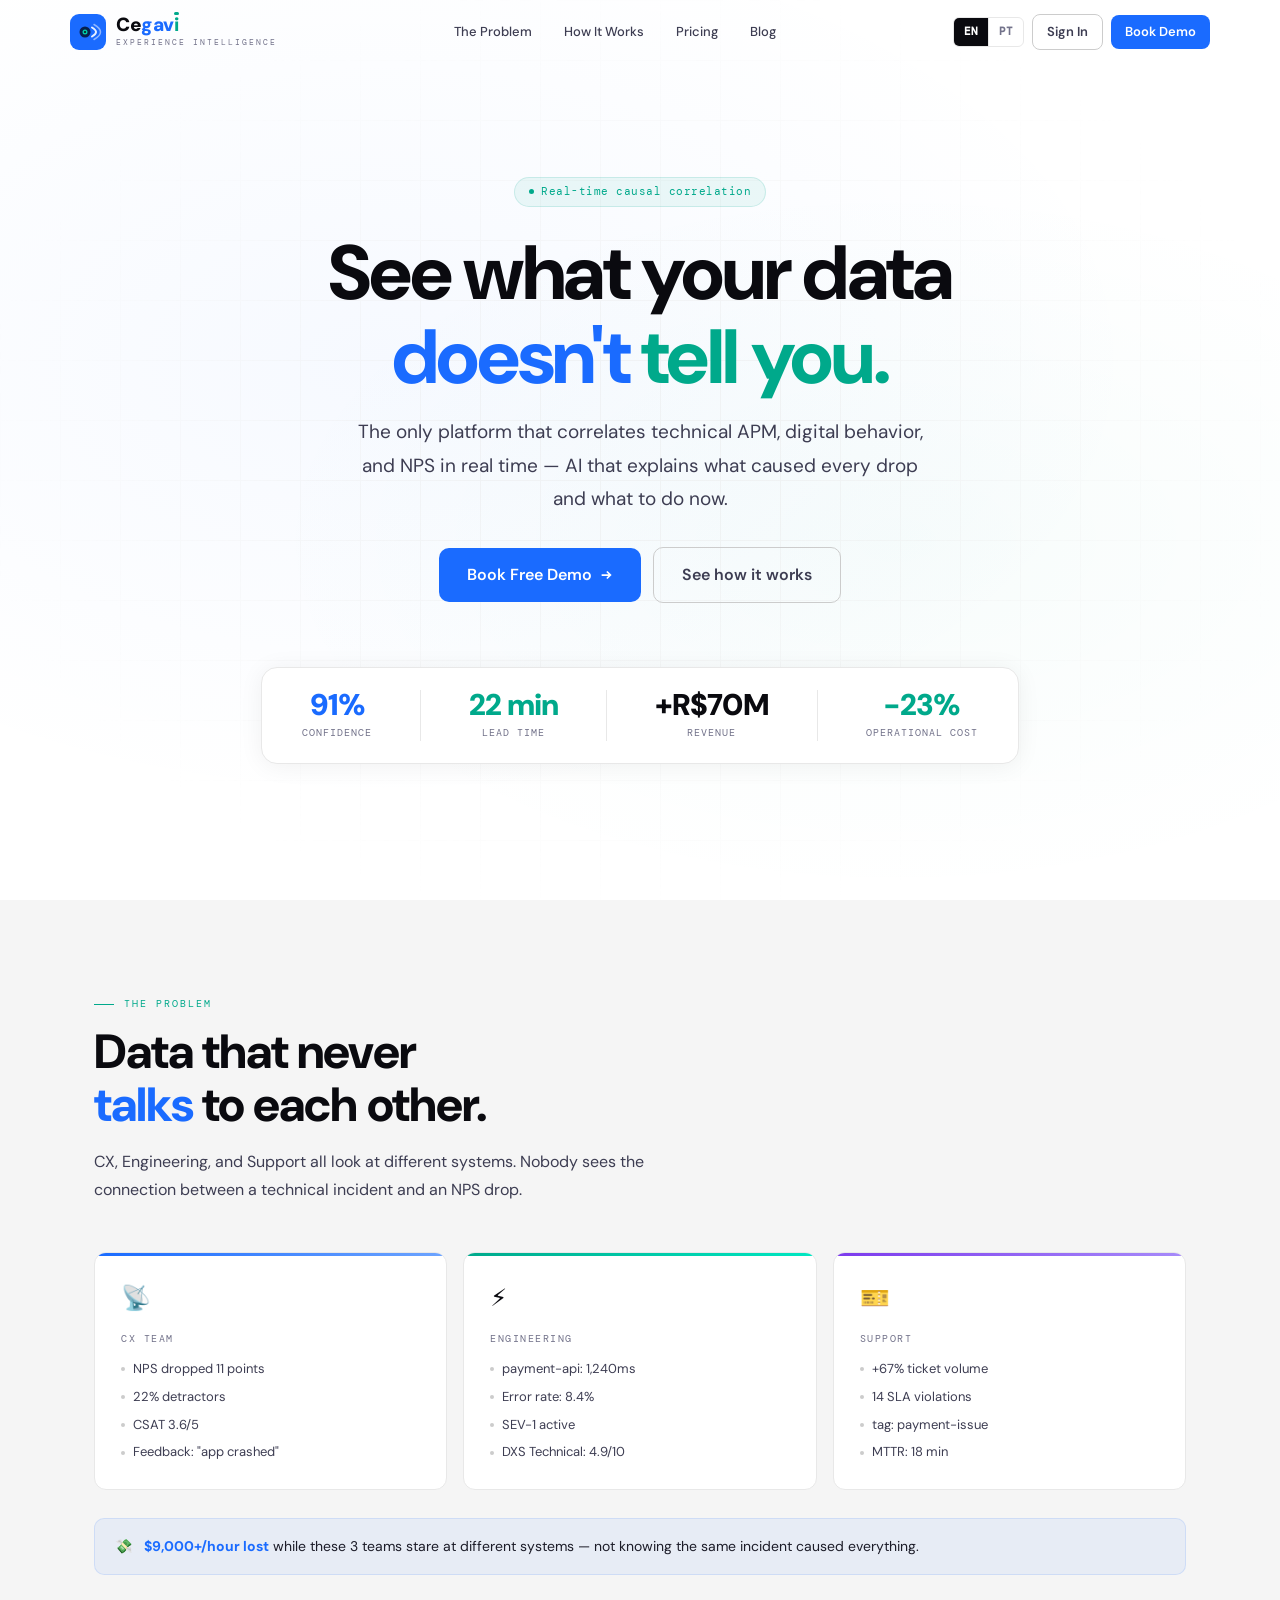
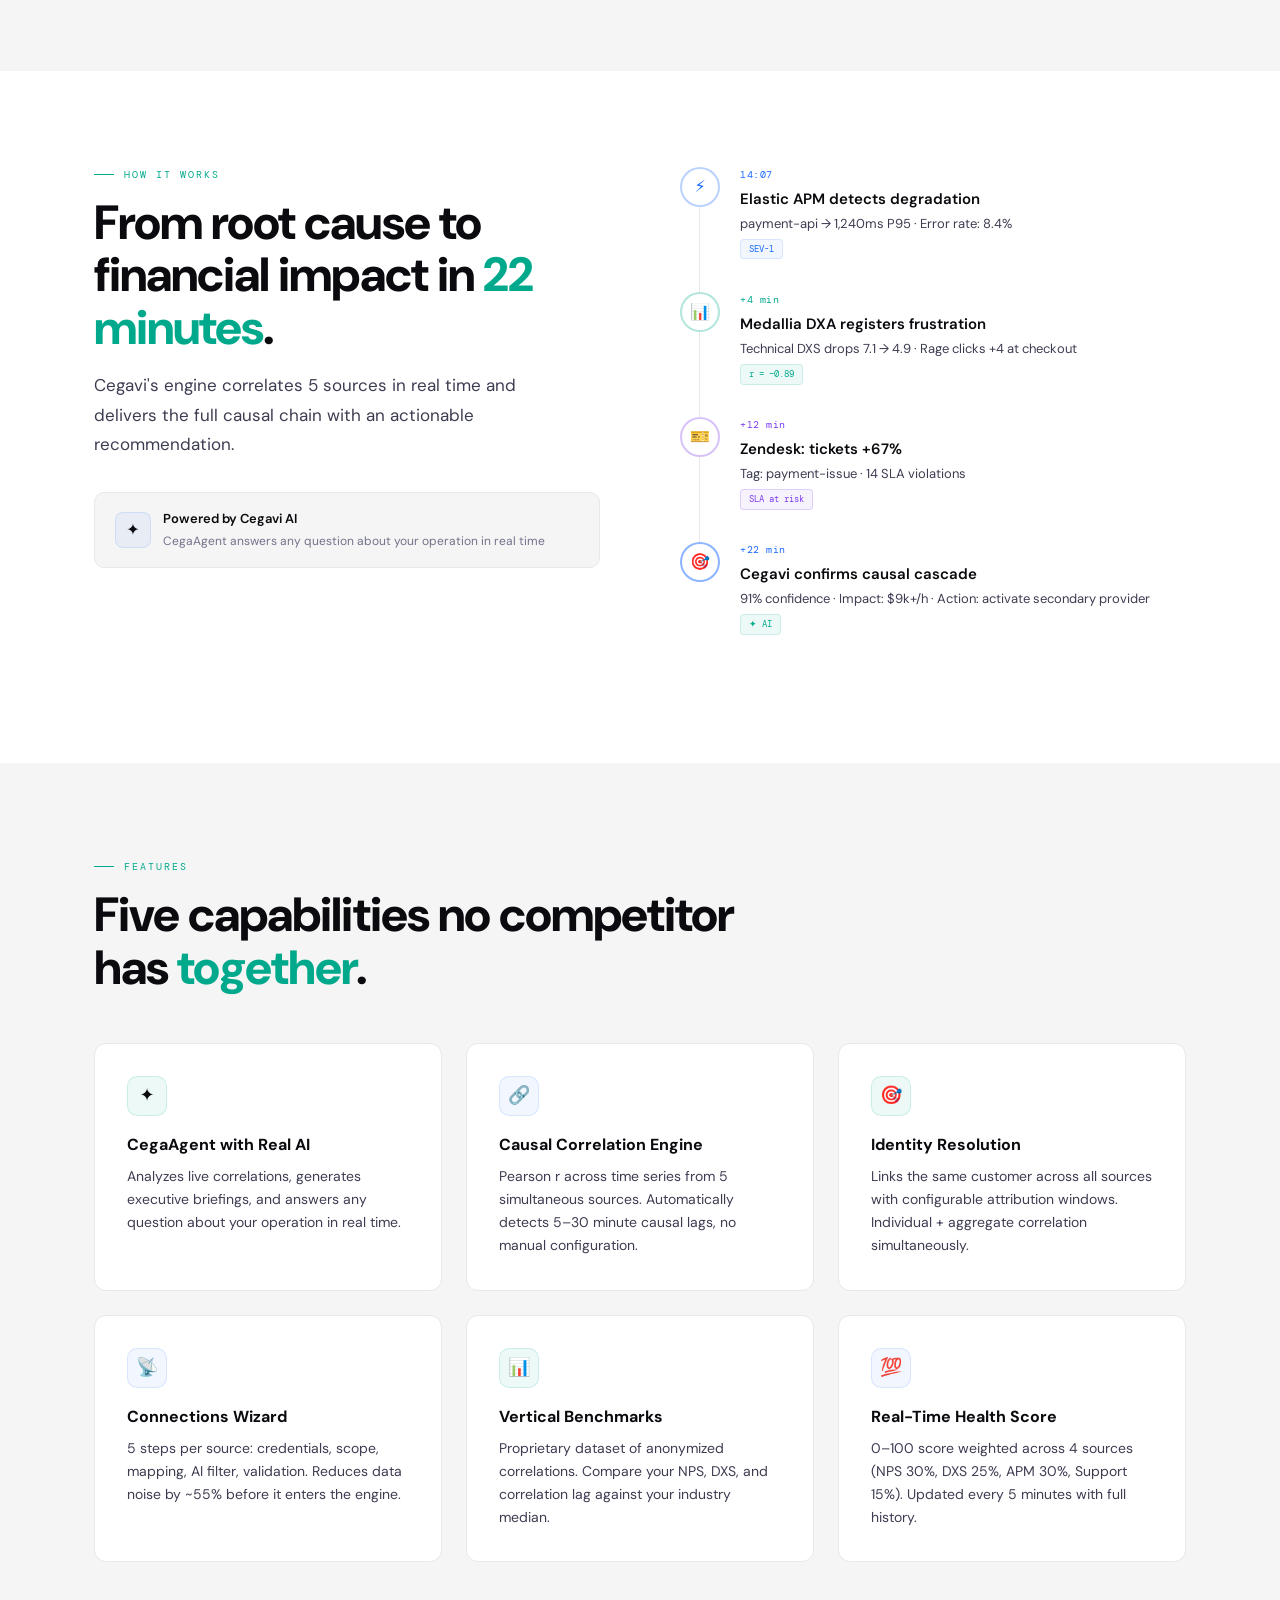
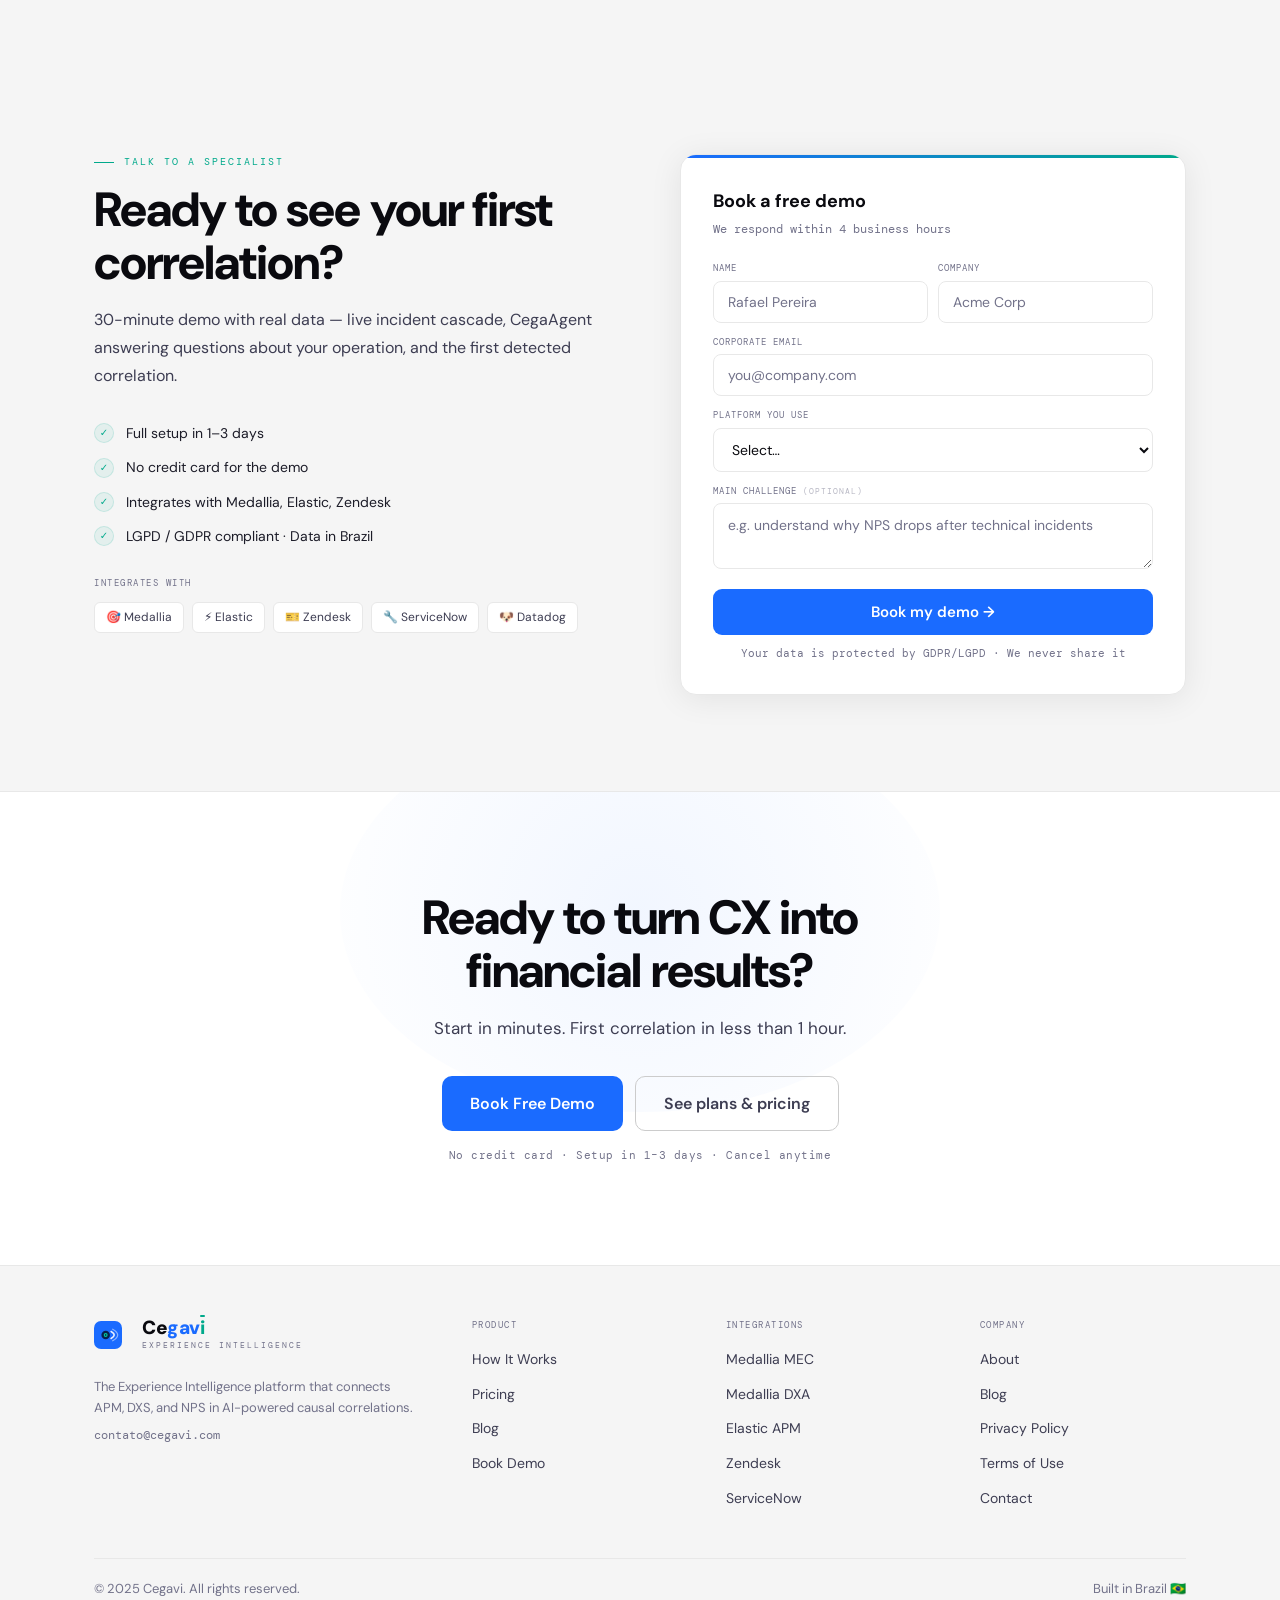
==== en/index.html @ df03e977 "auto: update via Claude Code" ====
<!DOCTYPE html>
<html lang="en">
<head>
<meta charset="UTF-8">
<meta name="viewport" content="width=device-width, initial-scale=1.0">
<title>Cegavi — Experience Intelligence Platform</title>
<meta name="description" content="The only platform that correlates technical APM, digital behavior, and NPS in real time. AI that explains what caused every CX drop — and what to do now.">
<link rel="canonical" href="https://cegavi.com/en/">
<link rel="alternate" hreflang="en" href="https://cegavi.com/en/">
<link rel="alternate" hreflang="pt-BR" href="https://cegavi.com/pt/">
<link rel="alternate" hreflang="x-default" href="https://cegavi.com/en/">
<meta property="og:title" content="Cegavi — Experience Intelligence">
<meta property="og:description" content="From root cause to financial impact in 22 minutes. Powered by AI.">
<meta property="og:type" content="website">
<meta property="og:url" content="https://cegavi.com/en/">
<link rel="preconnect" href="https://fonts.googleapis.com">
<link rel="preconnect" href="https://fonts.gstatic.com" crossorigin>
<link href="https://fonts.googleapis.com/css2?family=DM+Sans:wght@400;500;600;700;800;900&family=DM+Mono:wght@400;500&display=swap" rel="stylesheet">
<link rel="stylesheet" href="/assets/css/main.css">
<style>
/* ── Page-specific styles ── */
.disconnect {
  margin-top: 28px; padding: 16px 20px;
  background: var(--blue4); border: 1px solid var(--blue3);
  border-radius: 10px; display: flex; align-items: center; gap: 12px;
  font-size: 14px; color: var(--ink2);
}
.disconnect strong { color: var(--blue); }
.silos { display: grid; grid-template-columns: repeat(3,1fr); gap: 16px; margin-top: 48px; }
.silo {
  background: var(--white); border: 1px solid var(--bd);
  border-radius: var(--radius); padding: 26px; position: relative; overflow: hidden;
  transition: box-shadow .2s;
}
.silo:hover { box-shadow: 0 4px 24px rgba(10,10,15,.08); }
.silo::before { content: ''; position: absolute; top: 0; left: 0; right: 0; height: 3px; }
.silo-cx::before   { background: linear-gradient(90deg, var(--blue), #6DA4FF); }
.silo-tech::before { background: linear-gradient(90deg, var(--teal), #00E8C2); }
.silo-sup::before  { background: linear-gradient(90deg, #7C3AED, #A78BFA); }
.silo-icon  { font-size: 24px; margin-bottom: 14px; }
.silo-title { font-family: var(--fm); font-size: 10px; color: var(--ink4); letter-spacing: 1.5px; text-transform: uppercase; margin-bottom: 12px; }
.silo-items { display: flex; flex-direction: column; gap: 7px; }
.silo-item  { font-size: 13px; color: var(--ink3); display: flex; align-items: center; gap: 8px; }
.silo-item::before { content: ''; width: 4px; height: 4px; border-radius: 50%; background: var(--bd2); flex-shrink: 0; }
.cascade { display: flex; flex-direction: column; }
.cstep { display: flex; gap: 20px; position: relative; padding-bottom: 8px; }
.cstep::before { content: ''; position: absolute; left: 19px; top: 40px; bottom: -8px; width: 1px; background: var(--bd); }
.cstep:last-child::before { display: none; }
.cdot { width: 40px; height: 40px; border-radius: 50%; display: flex; align-items: center; justify-content: center; font-size: 16px; flex-shrink: 0; background: var(--white); border: 2px solid; }
.cbody { flex: 1; padding: 0 0 24px; }
.ctime { font-family: var(--fm); font-size: 10px; margin-bottom: 4px; letter-spacing: .5px; }
.ctitle { font-size: 15px; font-weight: 600; color: var(--ink); margin-bottom: 3px; }
.cdesc { font-size: 13px; color: var(--ink3); line-height: 1.5; }
.cchip { display: inline-flex; align-items: center; font-family: var(--fm); font-size: 9px; padding: 2px 8px; border-radius: 4px; margin-top: 6px; border: 1px solid; }
.pricing-grid { display: grid; grid-template-columns: repeat(3,1fr); gap: 16px; margin-top: 48px; }
.price-card { background: var(--white); border: 2px solid var(--bd); border-radius: var(--radius-lg); padding: 30px; position: relative; transition: all .2s; }
.price-card:hover:not(.featured) { border-color: var(--bd2); box-shadow: 0 4px 20px rgba(10,10,15,.08); }
.price-card.featured { border-color: var(--blue); box-shadow: 0 0 0 4px var(--blue4); }
.price-badge { position: absolute; top: -12px; left: 50%; transform: translateX(-50%); background: var(--blue); color: #fff; font-family: var(--fm); font-size: 10px; padding: 3px 14px; border-radius: 10px; white-space: nowrap; }
.price-name { font-family: var(--fm); font-size: 11px; color: var(--ink4); letter-spacing: 1.5px; text-transform: uppercase; margin-bottom: 6px; }
.price-val { font-size: 38px; font-weight: 900; color: var(--ink); line-height: 1; margin-bottom: 4px; letter-spacing: -.02em; }
.price-period { font-family: var(--fm); font-size: 11px; color: var(--ink4); margin-bottom: 22px; }
.price-features { list-style: none; display: flex; flex-direction: column; gap: 10px; margin-bottom: 26px; }
.price-features li { font-size: 14px; color: var(--ink2); display: flex; align-items: flex-start; gap: 9px; }
.price-features li::before { content: '✓'; color: var(--teal); flex-shrink: 0; font-size: 12px; margin-top: 2px; font-weight: 700; }
.price-cta { width: 100%; padding: 12px; border-radius: 9px; border: 1px solid var(--bd2); background: transparent; color: var(--ink); font-size: 14px; font-weight: 600; cursor: pointer; transition: all .14s; font-family: var(--f); }
.price-cta:hover { background: var(--gray1); }
.price-cta.featured-cta { background: var(--blue); border-color: var(--blue); color: #fff; }
.price-cta.featured-cta:hover { background: var(--blue2); }
.lead-grid { display: grid; grid-template-columns: 1fr 1fr; gap: 80px; align-items: start; }
.lead-card { background: var(--white); border: 1px solid var(--bd); border-radius: var(--radius-lg); padding: 32px; position: relative; overflow: hidden; box-shadow: 0 4px 32px rgba(10,10,15,.08); }
.lead-card::before { content: ''; position: absolute; top: 0; left: 0; right: 0; height: 3px; background: linear-gradient(90deg, var(--blue), var(--teal)); }
.trust-list { display: flex; flex-direction: column; gap: 12px; margin-top: 28px; }
.trust-item { display: flex; align-items: center; gap: 12px; font-size: 14px; color: var(--ink2); }
.trust-check { width: 20px; height: 20px; border-radius: 50%; background: var(--teal4); border: 1px solid var(--teal3); display: flex; align-items: center; justify-content: center; font-size: 10px; color: var(--teal); flex-shrink: 0; font-weight: 700; }
.int-chips { display: flex; flex-wrap: wrap; gap: 8px; margin-top: 12px; }
.int-chip { padding: 5px 11px; border-radius: 6px; border: 1px solid var(--bd); background: var(--white); font-size: 12px; color: var(--ink3); }
.form-row { display: grid; grid-template-columns: 1fr 1fr; gap: 10px; margin-bottom: 12px; }
.form-message { display: none; padding: 10px 12px; border-radius: 7px; font-size: 12px; font-family: var(--fm); margin-bottom: 10px; }
.form-message.err { background: rgba(220,38,38,.06); border: 1px solid rgba(220,38,38,.15); color: #DC2626; }
.form-message.ok  { background: var(--teal4); border: 1px solid var(--teal3); color: var(--teal); }
.form-submit { width: 100%; padding: 13px; border-radius: 9px; background: var(--blue); color: #fff; font-size: 15px; font-weight: 600; border: none; cursor: pointer; transition: all .15s; font-family: var(--f); }
.form-submit:hover:not(:disabled) { background: var(--blue2); box-shadow: 0 6px 20px rgba(26,107,255,.25); }
.form-submit:disabled { opacity: .5; cursor: not-allowed; }
.form-privacy { font-size: 11px; color: var(--ink4); text-align: center; margin-top: 10px; font-family: var(--fm); }
.lead-success { display: none; text-align: center; padding: 16px 0; }
.lead-success-icon { font-size: 44px; margin-bottom: 14px; }
.lead-success-title { font-size: 19px; font-weight: 700; color: var(--ink); margin-bottom: 8px; }
.lead-success-sub { font-size: 14px; color: var(--ink3); line-height: 1.6; margin-bottom: 14px; }
.lead-success-email { font-family: var(--fm); font-size: 12px; color: var(--teal); background: var(--teal4); padding: 5px 12px; border-radius: 5px; display: inline-block; }
.cta-section { padding: 100px 24px; text-align: center; border-top: 1px solid var(--bd); position: relative; overflow: hidden; }
.cta-section::before { content: ''; position: absolute; top: -80px; left: 50%; transform: translateX(-50%); width: 600px; height: 400px; border-radius: 50%; background: radial-gradient(circle, var(--blue4), transparent); pointer-events: none; }
.ai-badge { padding: 16px 20px; background: var(--gray1); border: 1px solid var(--bd); border-radius: 10px; display: flex; align-items: center; gap: 12px; margin-top: 28px; }
.ai-icon { width: 36px; height: 36px; border-radius: 8px; background: var(--blue4); border: 1px solid var(--blue3); display: flex; align-items: center; justify-content: center; font-size: 16px; flex-shrink: 0; }
@media (max-width: 768px) {
  .silos, .pricing-grid, .lead-grid { grid-template-columns: 1fr; }
  .lead-grid { gap: 40px; }
  .form-row  { grid-template-columns: 1fr; }
}
</style>
</head>
<body>

<!-- NAV -->
<nav class="nav" id="nav">
  <div class="nav-inner">
    <a class="logo" href="/en/">
      <svg width="36" height="36" viewBox="0 0 36 36" fill="none">
        <rect width="36" height="36" rx="9" fill="#1A6BFF"/>
        <ellipse cx="15" cy="18" rx="5.5" ry="5.5" fill="rgba(0,0,0,.7)"/>
        <circle cx="15" cy="18" r="2.5" fill="#00C9A7"/>
        <circle cx="15" cy="18" r="1" fill="#0A0A0F"/>
        <path d="M22 13.5C24.5 15 26 16.4 26 18s-1.5 3-4 4.5" stroke="white" stroke-width="2" stroke-linecap="round" fill="none" opacity=".9"/>
        <path d="M24 10.5C28 12.8 30.5 15.2 30.5 18s-2.5 5.2-6.5 7.5" stroke="white" stroke-width="1.5" stroke-linecap="round" fill="none" opacity=".5"/>
      </svg>
      <div>
        <div class="logo-wordmark"><span class="logo-ce">Ce</span><span class="logo-gav">gav</span><span class="logo-i">i</span></div>
        <div class="logo-sub">Experience Intelligence</div>
      </div>
    </a>
    <nav class="nav-links">
      <a href="#problem">The Problem</a>
      <a href="#how-it-works">How It Works</a>
      <a href="/en/pricing.html">Pricing</a>
      <a href="/en/blog/">Blog</a>
    </nav>
    <div class="nav-right">
      <div class="lang-pill">
        <a href="/en/" class="active" onclick="localStorage.setItem('cegavi_lang','en')">EN</a>
        <span></span>
        <a href="/pt/" onclick="localStorage.setItem('cegavi_lang','pt')">PT</a>
      </div>
      <a class="btn btn-ghost btn-sm" href="#">Sign In</a>
      <a class="btn btn-primary btn-sm" href="#demo">Book Demo</a>
    </div>
  </div>
</nav>

<!-- HERO -->
<section class="hero">
  <div class="hero-grid"></div>
  <div class="hero-content">
    <div class="badge badge-teal mb-5">
      <span class="badge-dot"></span>
      Real-time causal correlation
    </div>
    <h1 class="mb-4">
      See what your data<br>
      <span class="text-blue">doesn't</span>
      <span class="text-teal"> tell you.</span>
    </h1>
    <p class="mb-6" style="font-size:clamp(16px,2vw,19px);max-width:580px;margin-left:auto;margin-right:auto">
      The only platform that correlates technical APM, digital behavior, and NPS in real time — AI that explains what caused every drop and what to do now.
    </p>
    <div class="hero-actions mb-8">
      <a class="btn btn-primary btn-lg" href="#demo">
        Book Free Demo
        <svg width="14" height="14" viewBox="0 0 16 16" fill="none" stroke="currentColor" stroke-width="2"><path d="M3 8h10M9 4l4 4-4 4"/></svg>
      </a>
      <a class="btn btn-ghost btn-lg" href="#how-it-works">See how it works</a>
    </div>
    <div class="hero-kpis">
      <div class="kpi"><div class="kpi-value blue">91%</div><div class="kpi-label">Confidence</div></div>
      <div class="kpi-sep"></div>
      <div class="kpi"><div class="kpi-value teal">22 min</div><div class="kpi-label">Lead Time</div></div>
      <div class="kpi-sep"></div>
      <div class="kpi"><div class="kpi-value">+R$70M</div><div class="kpi-label">Revenue</div></div>
      <div class="kpi-sep"></div>
      <div class="kpi"><div class="kpi-value teal">−23%</div><div class="kpi-label">Operational Cost</div></div>
    </div>
  </div>
</section>

<!-- PROBLEM -->
<section id="problem" class="section" style="background:var(--gray1)">
  <div class="container">
    <div class="section-label">The Problem</div>
    <h2 class="mb-4">Data that never<br><span class="text-blue">talks</span> to each other.</h2>
    <p class="section-sub mb-6" style="max-width:560px">CX, Engineering, and Support all look at different systems. Nobody sees the connection between a technical incident and an NPS drop.</p>
    <div class="silos">
      <div class="silo silo-cx">
        <div class="silo-icon">📡</div>
        <div class="silo-title">CX Team</div>
        <div class="silo-items">
          <div class="silo-item">NPS dropped 11 points</div>
          <div class="silo-item">22% detractors</div>
          <div class="silo-item">CSAT 3.6/5</div>
          <div class="silo-item">Feedback: "app crashed"</div>
        </div>
      </div>
      <div class="silo silo-tech">
        <div class="silo-icon">⚡</div>
        <div class="silo-title">Engineering</div>
        <div class="silo-items">
          <div class="silo-item">payment-api: 1,240ms</div>
          <div class="silo-item">Error rate: 8.4%</div>
          <div class="silo-item">SEV-1 active</div>
          <div class="silo-item">DXS Technical: 4.9/10</div>
        </div>
      </div>
      <div class="silo silo-sup">
        <div class="silo-icon">🎫</div>
        <div class="silo-title">Support</div>
        <div class="silo-items">
          <div class="silo-item">+67% ticket volume</div>
          <div class="silo-item">14 SLA violations</div>
          <div class="silo-item">tag: payment-issue</div>
          <div class="silo-item">MTTR: 18 min</div>
        </div>
      </div>
    </div>
    <div class="disconnect">
      💸
      <span><strong>$9,000+/hour lost</strong> while these 3 teams stare at different systems — not knowing the same incident caused everything.</span>
    </div>
  </div>
</section>

<!-- HOW IT WORKS -->
<section id="how-it-works" class="section">
  <div class="container" style="display:grid;grid-template-columns:1fr 1fr;gap:80px;align-items:start">
    <div>
      <div class="section-label">How It Works</div>
      <h2 class="mb-4">From root cause to financial impact in <span class="text-teal">22 minutes</span>.</h2>
      <p class="mb-6" style="font-size:17px;max-width:480px">Cegavi's engine correlates 5 sources in real time and delivers the full causal chain with an actionable recommendation.</p>
      <div class="ai-badge">
        <div class="ai-icon">✦</div>
        <div>
          <div style="font-size:13px;font-weight:600;color:var(--ink);margin-bottom:2px">Powered by Cegavi AI</div>
          <div style="font-size:12px;color:var(--ink4)">CegaAgent answers any question about your operation in real time</div>
        </div>    
      </div>
    </div>
    <div class="cascade">
      <div class="cstep">
        <div class="cdot" style="border-color:rgba(26,107,255,.3);color:var(--blue)">⚡</div>
        <div class="cbody">
          <div class="ctime" style="color:var(--blue)">14:07</div>
          <div class="ctitle">Elastic APM detects degradation</div>
          <div class="cdesc">payment-api → 1,240ms P95 · Error rate: 8.4%</div>
          <span class="cchip" style="color:var(--blue);border-color:var(--blue3);background:var(--blue4)">SEV-1</span>
        </div>
      </div>
      <div class="cstep">
        <div class="cdot" style="border-color:rgba(0,169,139,.3);color:var(--teal)">📊</div>
        <div class="cbody">
          <div class="ctime" style="color:var(--teal)">+4 min</div>
          <div class="ctitle">Medallia DXA registers frustration</div>
          <div class="cdesc">Technical DXS drops 7.1 → 4.9 · Rage clicks +4 at checkout</div>
          <span class="cchip" style="color:var(--teal);border-color:var(--teal3);background:var(--teal4)">r = −0.89</span>
        </div>
      </div>
      <div class="cstep">
        <div class="cdot" style="border-color:rgba(124,58,237,.3);color:#7C3AED">🎫</div>
        <div class="cbody">
          <div class="ctime" style="color:#7C3AED">+12 min</div>
          <div class="ctitle">Zendesk: tickets +67%</div>
          <div class="cdesc">Tag: payment-issue · 14 SLA violations</div>
          <span class="cchip" style="color:#7C3AED;border-color:rgba(124,58,237,.2);background:rgba(124,58,237,.06)">SLA at risk</span>
        </div>
      </div>
      <div class="cstep">
        <div class="cdot" style="border-color:rgba(26,107,255,.5);color:var(--blue)">🎯</div>
        <div class="cbody">
          <div class="ctime" style="color:var(--blue)">+22 min</div>
          <div class="ctitle">Cegavi confirms causal cascade</div>
          <div class="cdesc">91% confidence · Impact: $9k+/h · Action: activate secondary provider</div>
          <span class="cchip" style="color:var(--teal);border-color:var(--teal3);background:var(--teal4)">✦ AI</span>
        </div>
      </div>
    </div>
  </div>
</section>

<!-- FEATURES -->
<section class="section" style="background:var(--gray1)">
  <div class="container">
    <div class="section-label">Features</div>
    <h2 class="mb-4">Five capabilities no competitor<br>has <span class="text-teal">together</span>.</h2>
    <div class="grid-3" style="margin-top:48px">
      <div class="card"><div class="card-icon card-icon-teal">✦</div><div class="card-title">CegaAgent with Real AI</div><div class="card-desc">Analyzes live correlations, generates executive briefings, and answers any question about your operation in real time.</div></div>
      <div class="card"><div class="card-icon card-icon-blue">🔗</div><div class="card-title">Causal Correlation Engine</div><div class="card-desc">Pearson r across time series from 5 simultaneous sources. Automatically detects 5–30 minute causal lags, no manual configuration.</div></div>
      <div class="card"><div class="card-icon card-icon-teal">🎯</div><div class="card-title">Identity Resolution</div><div class="card-desc">Links the same customer across all sources with configurable attribution windows. Individual + aggregate correlation simultaneously.</div></div>
      <div class="card"><div class="card-icon card-icon-blue">📡</div><div class="card-title">Connections Wizard</div><div class="card-desc">5 steps per source: credentials, scope, mapping, AI filter, validation. Reduces data noise by ~55% before it enters the engine.</div></div>
      <div class="card"><div class="card-icon card-icon-teal">📊</div><div class="card-title">Vertical Benchmarks</div><div class="card-desc">Proprietary dataset of anonymized correlations. Compare your NPS, DXS, and correlation lag against your industry median.</div></div>
      <div class="card"><div class="card-icon card-icon-blue">💯</div><div class="card-title">Real-Time Health Score</div><div class="card-desc">0–100 score weighted across 4 sources (NPS 30%, DXS 25%, APM 30%, Support 15%). Updated every 5 minutes with full history.</div></div>
    </div>
  </div>
</section>

<!-- DEMO / LEAD FORM -->
<section id="demo" class="section" style="background:var(--gray1)">
  <div class="container">
    <div class="lead-grid">
      <div>
        <div class="section-label">Talk to a specialist</div>
        <h2 class="mb-4">Ready to see your first correlation?</h2>
        <p class="mb-6" style="font-size:16px">30-minute demo with real data — live incident cascade, CegaAgent answering questions about your operation, and the first detected correlation.</p>
        <div class="trust-list">
          <div class="trust-item"><div class="trust-check">✓</div>Full setup in 1–3 days</div>
          <div class="trust-item"><div class="trust-check">✓</div>No credit card for the demo</div>
          <div class="trust-item"><div class="trust-check">✓</div>Integrates with Medallia, Elastic, Zendesk</div>
          <div class="trust-item"><div class="trust-check">✓</div>LGPD / GDPR compliant · Data in Brazil</div>
        </div>
        <div style="margin-top:28px">
          <div style="font-family:var(--fm);font-size:9px;color:var(--ink4);letter-spacing:1.5px;text-transform:uppercase;margin-bottom:10px">Integrates with</div>
          <div class="int-chips">
            <span class="int-chip">🎯 Medallia</span>
            <span class="int-chip">⚡ Elastic</span>
            <span class="int-chip">🎫 Zendesk</span>
            <span class="int-chip">🔧 ServiceNow</span>
            <span class="int-chip">🐶 Datadog</span>
          </div>
        </div>
      </div>

      <div class="lead-card">
        <div id="lead-form">
          <div style="font-size:18px;font-weight:700;color:var(--ink);margin-bottom:4px">Book a free demo</div>
          <div style="font-family:var(--fm);font-size:12px;color:var(--ink4);margin-bottom:22px">We respond within 4 business hours</div>
          <div class="form-row">
            <div>
              <label class="form-label" for="lf-name">Name</label>
              <input class="form-input" id="lf-name" type="text" placeholder="Rafael Pereira" autocomplete="name">
            </div>
            <div>
              <label class="form-label" for="lf-company">Company</label>
              <input class="form-input" id="lf-company" type="text" placeholder="Acme Corp" autocomplete="organization">
            </div>
          </div>
          <div class="form-field">
            <label class="form-label" for="lf-email">Corporate email</label>
            <input class="form-input" id="lf-email" type="email" placeholder="you@company.com" autocomplete="email">
          </div>
          <div class="form-field">
            <label class="form-label" for="lf-platform">Platform you use</label>
            <select class="form-select" id="lf-platform">
              <option value="">Select…</option>
              <option>Medallia MEC / DXA</option>
              <option>Elastic APM</option>
              <option>Qualtrics XM</option>
              <option>Zendesk / ServiceNow</option>
              <option>Datadog</option>
              <option>Other / Not sure</option>
            </select>
          </div>
          <div class="form-field">
            <label class="form-label" for="lf-message">Main challenge <span style="opacity:.5;font-size:8px">(optional)</span></label>
            <textarea class="form-textarea" id="lf-message" rows="2" placeholder="e.g. understand why NPS drops after technical incidents"></textarea>
          </div>
          <div class="form-message" id="lead-form-msg"></div>
          <button class="form-submit" id="lead-btn" onclick="submitLead({lang:'en'})">Book my demo →</button>
          <div class="form-privacy">Your data is protected by GDPR/LGPD · We never share it</div>
        </div>
        <div class="lead-success" id="lead-success">
          <div class="lead-success-icon">🎯</div>
          <div class="lead-success-title">Request received!</div>
          <div class="lead-success-sub">Our team will reach out within 4 business hours to schedule the demo.</div>
          <div class="lead-success-email" id="lf-success-email"></div>
        </div>
      </div>
    </div>
  </div>
</section>

<!-- CTA -->
<div class="cta-section">
  <div style="max-width:600px;margin:0 auto;position:relative;z-index:1">
    <h2 class="mb-4">Ready to turn CX into financial results?</h2>
    <p class="mb-6" style="font-size:17px">Start in minutes. First correlation in less than 1 hour.</p>
    <div style="display:flex;justify-content:center;gap:12px;flex-wrap:wrap;margin-bottom:16px">
      <a class="btn btn-primary btn-lg" href="#demo">Book Free Demo</a>
      <a class="btn btn-ghost btn-lg" href="/en/pricing.html">See plans & pricing</a>
    </div>
    <div style="font-family:var(--fm);font-size:11px;color:var(--ink4);letter-spacing:.5px">No credit card · Setup in 1–3 days · Cancel anytime</div>
  </div>
</div>

<!-- FOOTER -->
<footer class="footer">
  <div class="container">
    <div class="footer-grid">
      <div>
        <a class="logo" href="/en/" style="margin-bottom:12px;display:inline-flex">
          <svg width="28" height="28" viewBox="0 0 36 36" fill="none"><rect width="36" height="36" rx="9" fill="#1A6BFF"/><ellipse cx="15" cy="18" rx="5.5" ry="5.5" fill="rgba(0,0,0,.7)"/><circle cx="15" cy="18" r="2.5" fill="#00C9A7"/><circle cx="15" cy="18" r="1" fill="#0A0A0F"/><path d="M22 13.5C24.5 15 26 16.4 26 18s-1.5 3-4 4.5" stroke="white" stroke-width="2" stroke-linecap="round" fill="none" opacity=".9"/><path d="M24 10.5C28 12.8 30.5 15.2 30.5 18s-2.5 5.2-6.5 7.5" stroke="white" stroke-width="1.5" stroke-linecap="round" fill="none" opacity=".5"/></svg>
          <div style="margin-left:10px"><div class="logo-wordmark"><span class="logo-ce">Ce</span><span class="logo-gav">gav</span><span class="logo-i">i</span></div><div class="logo-sub">Experience Intelligence</div></div>
        </a>
        <div class="footer-brand-desc">The Experience Intelligence platform that connects APM, DXS, and NPS in AI-powered causal correlations.</div>
        <div class="footer-email">contato@cegavi.com</div>
      </div>
      <div>
        <div class="footer-col-title">Product</div>
        <ul class="footer-links">
          <li><a href="#how-it-works">How It Works</a></li>
          <li><a href="/en/pricing.html">Pricing</a></li>
          <li><a href="/en/blog/">Blog</a></li>
          <li><a href="#demo">Book Demo</a></li>
        </ul>
      </div>
      <div>
        <div class="footer-col-title">Integrations</div>
        <ul class="footer-links">
          <li><a href="#">Medallia MEC</a></li>
          <li><a href="#">Medallia DXA</a></li>
          <li><a href="#">Elastic APM</a></li>
          <li><a href="#">Zendesk</a></li>
          <li><a href="#">ServiceNow</a></li>
        </ul>
      </div>
      <div>
        <div class="footer-col-title">Company</div>
        <ul class="footer-links">
          <li><a href="#">About</a></li>
          <li><a href="/en/blog/">Blog</a></li>
          <li><a href="#">Privacy Policy</a></li>
          <li><a href="#">Terms of Use</a></li>
          <li><a href="mailto:contato@cegavi.com">Contact</a></li>
        </ul>
      </div>
    </div>
    <div class="footer-bottom">
      <span>© 2025 Cegavi. All rights reserved.</span>
      <span>Built in Brazil 🇧🇷</span>
    </div>
  </div>
</footer>

<script src="/assets/js/main.js"></script>
</body>
</html>
---- assets/css/main.css ----
/* ============================================================
   CEGAVI — Design System
   Shared across all pages (EN + PT)
   ============================================================ */

/* ── RESET ── */
*, *::before, *::after { margin: 0; padding: 0; box-sizing: border-box; }

/* ── TOKENS ── */
:root {
  /* Brand palette */
  --ink:    #0A0A0F;
  --ink2:   #1C1C28;
  --ink3:   #3D3D52;
  --ink4:   #72728A;
  --blue:   #1A6BFF;
  --blue2:  #0A5BEF;
  --blue3:  rgba(26,107,255,.12);
  --blue4:  rgba(26,107,255,.06);
  --teal:   #00A98B;
  --teal2:  #008F76;
  --teal3:  rgba(0,169,139,.15);
  --teal4:  rgba(0,169,139,.07);
  --white:  #FFFFFF;
  --gray1:  #F5F5F5;
  --gray2:  #EBEBEB;
  --bd:     #E8E8E8;
  --bd2:    #CCCCCC;

  /* Typography */
  --f:  'DM Sans', system-ui, sans-serif;
  --fm: 'DM Mono', 'JetBrains Mono', monospace;

  /* Spacing scale */
  --s1: 4px;  --s2: 8px;  --s3: 12px; --s4: 16px;
  --s5: 24px; --s6: 32px; --s7: 48px; --s8: 64px;
  --s9: 96px; --s10: 128px;

  /* Layout */
  --max: 1140px;
  --radius: 12px;
  --radius-lg: 16px;
}

/* ── BASE ── */
html { scroll-behavior: smooth; font-size: 16px; }
body {
  background: var(--white);
  color: var(--ink);
  font-family: var(--f);
  line-height: 1.6;
  overflow-x: hidden;
  -webkit-font-smoothing: antialiased;
}
::selection { background: var(--blue); color: #fff; }
::-webkit-scrollbar { width: 3px; }
::-webkit-scrollbar-thumb { background: var(--bd2); border-radius: 2px; }

/* ── TYPOGRAPHY ── */
h1, h2, h3, h4, h5, h6 {
  font-family: var(--f);
  font-weight: 800;
  line-height: 1.1;
  letter-spacing: -0.02em;
  color: var(--ink);
}
h1 { font-size: clamp(36px, 6vw, 80px); letter-spacing: -0.03em; }
h2 { font-size: clamp(26px, 4vw, 48px); }
h3 { font-size: clamp(20px, 2.5vw, 28px); }
h4 { font-size: 18px; }
p  { color: var(--ink3); line-height: 1.75; }
a  { color: var(--blue); text-decoration: none; transition: color .14s; }
a:hover { color: var(--blue2); }
img { max-width: 100%; height: auto; display: block; }
code, pre { font-family: var(--fm); }
code {
  background: var(--gray1);
  border: 1px solid var(--bd);
  border-radius: 4px;
  padding: 2px 6px;
  font-size: .88em;
  color: var(--ink2);
}

/* ── LAYOUT ── */
.container { max-width: var(--max); margin: 0 auto; padding: 0 var(--s5); }
.section    { padding: var(--s9) var(--s5); }
.section-sm { padding: var(--s7) var(--s5); }
.grid-2 { display: grid; grid-template-columns: 1fr 1fr; gap: var(--s6); }
.grid-3 { display: grid; grid-template-columns: repeat(3,1fr); gap: var(--s5); }

/* ── LOGO ── */
.logo {
  display: flex;
  align-items: center;
  gap: 10px;
  text-decoration: none;
}
.logo-wordmark {
  font-size: 19px;
  font-weight: 900;
  letter-spacing: -.02em;
  line-height: 1;
}
.logo-ce  { color: var(--ink); }
.logo-gav { color: var(--blue); }
.logo-i   { color: var(--teal); position: relative; display: inline-block; }
.logo-i::before {
  content: '';
  position: absolute;
  top: -3px; left: 0; right: 0;
  height: 2.5px;
  background: var(--teal);
  border-radius: 2px;
}
.logo-sub {
  font-family: var(--fm);
  font-size: 8px;
  letter-spacing: 2px;
  text-transform: uppercase;
  color: var(--ink4);
  margin-top: 2px;
}

/* ── NAV ── */
.nav {
  position: fixed;
  top: 0; left: 0; right: 0;
  z-index: 100;
  height: 64px;
  display: flex;
  align-items: center;
  padding: 0 var(--s6);
  transition: all .3s;
}
.nav.scrolled {
  background: rgba(255,255,255,.96);
  backdrop-filter: blur(16px);
  border-bottom: 1px solid var(--bd);
  box-shadow: 0 1px 16px rgba(10,10,15,.06);
}
.nav-inner {
  width: 100%;
  max-width: var(--max);
  margin: 0 auto;
  display: flex;
  align-items: center;
  gap: var(--s4);
}
.nav-links {
  display: flex;
  align-items: center;
  gap: var(--s6);
  margin: 0 auto;
}
.nav-links a {
  font-size: 13px;
  font-weight: 500;
  color: var(--ink3);
  text-decoration: none;
  transition: color .13s;
}
.nav-links a:hover,
.nav-links a.active { color: var(--ink); }
.nav-right { display: flex; align-items: center; gap: var(--s2); flex-shrink: 0; }

/* Language pill in nav */
.lang-pill {
  display: flex;
  align-items: center;
  border: 1px solid var(--bd);
  border-radius: 6px;
  overflow: hidden;
  font-family: var(--fm);
  font-size: 11px;
  font-weight: 600;
}
.lang-pill a {
  padding: 5px 10px;
  color: var(--ink4);
  text-decoration: none;
  transition: all .13s;
}
.lang-pill a:hover { background: var(--gray1); color: var(--ink); }
.lang-pill a.active { background: var(--ink); color: #fff; }
.lang-pill span { width: 1px; background: var(--bd); align-self: stretch; }

/* ── BUTTONS ── */
.btn {
  display: inline-flex;
  align-items: center;
  gap: 7px;
  padding: 10px 20px;
  border-radius: 8px;
  font-family: var(--f);
  font-size: 14px;
  font-weight: 600;
  text-decoration: none;
  cursor: pointer;
  border: none;
  transition: all .14s;
  white-space: nowrap;
}
.btn-primary {
  background: var(--blue);
  color: #fff;
}
.btn-primary:hover {
  background: var(--blue2);
  color: #fff;
  transform: translateY(-1px);
  box-shadow: 0 6px 20px rgba(26,107,255,.25);
}
.btn-ghost {
  background: transparent;
  color: var(--ink3);
  border: 1px solid var(--bd2);
}
.btn-ghost:hover {
  background: var(--gray1);
  color: var(--ink);
  border-color: var(--bd);
}
.btn-teal {
  background: var(--teal);
  color: #fff;
}
.btn-teal:hover {
  background: var(--teal2);
  color: #fff;
  box-shadow: 0 6px 20px rgba(0,169,139,.2);
}
.btn-lg { padding: 14px 28px; font-size: 16px; border-radius: 10px; }
.btn-sm { padding: 7px 14px; font-size: 13px; }

/* ── BADGES ── */
.badge {
  display: inline-flex;
  align-items: center;
  gap: 7px;
  padding: 5px 14px;
  border-radius: 20px;
  font-family: var(--fm);
  font-size: 11px;
  letter-spacing: .5px;
}
.badge-teal  { border: 1px solid var(--teal3); background: var(--teal4); color: var(--teal); }
.badge-blue  { border: 1px solid var(--blue3); background: var(--blue4); color: var(--blue); }
.badge-dot   { width: 5px; height: 5px; border-radius: 50%; background: currentColor; animation: blink 2s infinite; }
@keyframes blink { 0%,100%{opacity:1;transform:scale(1)} 50%{opacity:.4;transform:scale(.8)} }

/* ── SECTION LABELS ── */
.section-label {
  display: flex;
  align-items: center;
  gap: 10px;
  font-family: var(--fm);
  font-size: 10px;
  color: var(--teal);
  letter-spacing: 2px;
  text-transform: uppercase;
  margin-bottom: 14px;
}
.section-label::before {
  content: '';
  width: 20px;
  height: 1px;
  background: var(--teal);
}

/* ── CARDS ── */
.card {
  background: var(--white);
  border: 1px solid var(--bd);
  border-radius: var(--radius);
  padding: var(--s6);
  transition: all .2s;
}
.card:hover {
  box-shadow: 0 6px 28px rgba(10,10,15,.09);
  transform: translateY(-2px);
  border-color: var(--bd2);
}
.card-icon {
  width: 40px; height: 40px;
  border-radius: 10px;
  display: flex;
  align-items: center;
  justify-content: center;
  font-size: 18px;
  margin-bottom: var(--s4);
}
.card-icon-blue { background: var(--blue4); border: 1px solid var(--blue3); }
.card-icon-teal { background: var(--teal4); border: 1px solid var(--teal3); }
.card-title { font-size: 16px; font-weight: 700; color: var(--ink); margin-bottom: 8px; }
.card-desc  { font-size: 14px; color: var(--ink3); line-height: 1.65; }

/* ── HERO ── */
.hero {
  min-height: 100vh;
  display: flex;
  align-items: center;
  justify-content: center;
  text-align: center;
  padding: 140px var(--s5) 100px;
  position: relative;
  overflow: hidden;
}
.hero::before {
  content: '';
  position: absolute; inset: 0;
  background:
    radial-gradient(ellipse 60% 50% at 30% 40%, rgba(26,107,255,.04), transparent),
    radial-gradient(ellipse 50% 40% at 70% 60%, rgba(0,169,139,.03), transparent);
  pointer-events: none;
}
.hero-grid {
  position: absolute; inset: 0;
  background-image:
    linear-gradient(var(--bd) 1px, transparent 1px),
    linear-gradient(90deg, var(--bd) 1px, transparent 1px);
  background-size: 60px 60px;
  mask-image: radial-gradient(ellipse at center, black 20%, transparent 75%);
  opacity: .4;
  pointer-events: none;
}
.hero-content { position: relative; z-index: 1; max-width: 820px; }
.hero-actions {
  display: flex;
  align-items: center;
  justify-content: center;
  gap: var(--s3);
  flex-wrap: wrap;
  margin-bottom: var(--s8);
}
.hero-kpis {
  display: inline-flex;
  justify-content: center;
  gap: var(--s7);
  padding: 22px 40px;
  background: var(--white);
  border: 1px solid var(--bd);
  border-radius: var(--radius-lg);
  box-shadow: 0 2px 24px rgba(10,10,15,.06);
}
.kpi-value { font-size: 30px; font-weight: 900; letter-spacing: -.03em; line-height: 1; }
.kpi-value.blue { color: var(--blue); }
.kpi-value.teal { color: var(--teal); }
.kpi-label {
  font-family: var(--fm);
  font-size: 10px;
  color: var(--ink4);
  margin-top: 5px;
  letter-spacing: 1px;
  text-transform: uppercase;
}
.kpi-sep { width: 1px; background: var(--bd); align-self: stretch; }

/* ── FORMS ── */
.form-field { margin-bottom: 12px; }
.form-label {
  display: block;
  font-family: var(--fm);
  font-size: 9px;
  color: var(--ink4);
  letter-spacing: 1px;
  text-transform: uppercase;
  margin-bottom: 5px;
}
.form-input, .form-select, .form-textarea {
  width: 100%;
  padding: 11px 14px;
  border-radius: 8px;
  border: 1px solid var(--bd);
  background: var(--white);
  font-size: 14px;
  color: var(--ink);
  font-family: var(--f);
  outline: none;
  transition: border-color .14s;
}
.form-input:focus,
.form-select:focus,
.form-textarea:focus {
  border-color: var(--blue);
  box-shadow: 0 0 0 3px var(--blue4);
}
.form-input::placeholder,
.form-textarea::placeholder { color: var(--ink4); }
.form-textarea { resize: vertical; line-height: 1.5; }
.form-select { cursor: pointer; }

/* ── FOOTER ── */
.footer {
  padding: 52px var(--s6) 32px;
  border-top: 1px solid var(--bd);
  background: var(--gray1);
}
.footer-grid {
  display: grid;
  grid-template-columns: 1.6fr 1fr 1fr 1fr;
  gap: var(--s7);
  margin-bottom: var(--s7);
}
.footer-brand-desc { font-size: 13px; color: var(--ink4); line-height: 1.65; margin: 12px 0 8px; }
.footer-email { font-family: var(--fm); font-size: 12px; color: var(--ink4); }
.footer-col-title {
  font-family: var(--fm);
  font-size: 9px;
  color: var(--ink4);
  letter-spacing: 1.5px;
  text-transform: uppercase;
  margin-bottom: 14px;
}
.footer-links { list-style: none; display: flex; flex-direction: column; gap: 9px; }
.footer-links a { font-size: 14px; color: var(--ink3); text-decoration: none; transition: color .13s; }
.footer-links a:hover { color: var(--ink); }
.footer-bottom {
  display: flex;
  align-items: center;
  justify-content: space-between;
  padding-top: 20px;
  border-top: 1px solid var(--bd);
  font-size: 13px;
  color: var(--ink4);
}

/* ── ARTICLE / BLOG ── */
.article-header { padding: 120px var(--s5) var(--s8); text-align: center; }
.article-header .badge { margin-bottom: var(--s5); }
.article-header h1 { max-width: 760px; margin: 0 auto var(--s4); }
.article-header .article-meta {
  display: flex;
  align-items: center;
  justify-content: center;
  gap: var(--s5);
  font-family: var(--fm);
  font-size: 11px;
  color: var(--ink4);
  letter-spacing: .5px;
  margin-top: var(--s4);
}
.article-cover {
  width: 100%;
  max-width: 860px;
  margin: 0 auto var(--s8);
  border-radius: var(--radius-lg);
  overflow: hidden;
  border: 1px solid var(--bd);
}
.article-cover img { width: 100%; height: 420px; object-fit: cover; }
.article-body {
  max-width: 720px;
  margin: 0 auto;
  padding: 0 var(--s5) var(--s10);
}
.article-body h2 { margin: var(--s8) 0 var(--s4); font-size: clamp(22px, 3vw, 32px); }
.article-body h3 { margin: var(--s6) 0 var(--s3); font-size: clamp(18px, 2.5vw, 24px); }
.article-body p  { margin-bottom: var(--s5); font-size: 17px; color: var(--ink2); line-height: 1.8; }
.article-body ul, .article-body ol {
  margin: 0 0 var(--s5) var(--s6);
  display: flex;
  flex-direction: column;
  gap: var(--s2);
}
.article-body li { font-size: 17px; color: var(--ink2); line-height: 1.7; }
.article-body blockquote {
  border-left: 3px solid var(--teal);
  margin: var(--s6) 0;
  padding: var(--s4) var(--s6);
  background: var(--teal4);
  border-radius: 0 var(--radius) var(--radius) 0;
}
.article-body blockquote p {
  font-size: 18px;
  font-weight: 600;
  color: var(--ink);
  font-style: italic;
  margin: 0;
}
.article-body .callout {
  background: var(--blue4);
  border: 1px solid var(--blue3);
  border-radius: var(--radius);
  padding: var(--s5);
  margin: var(--s6) 0;
}
.article-body .callout p { margin: 0; font-size: 15px; }
.article-body img {
  border-radius: var(--radius);
  border: 1px solid var(--bd);
  margin: var(--s6) 0;
}
.article-body .img-caption {
  text-align: center;
  font-family: var(--fm);
  font-size: 12px;
  color: var(--ink4);
  margin-top: -var(--s4);
  margin-bottom: var(--s6);
}

/* Blog index grid */
.blog-grid { display: grid; grid-template-columns: repeat(3,1fr); gap: var(--s6); }
.blog-card { border-radius: var(--radius-lg); overflow: hidden; border: 1px solid var(--bd); transition: all .2s; text-decoration: none; display: block; color: inherit; }
.blog-card:hover { box-shadow: 0 8px 32px rgba(10,10,15,.1); transform: translateY(-3px); border-color: var(--bd2); }
.blog-card-img { width: 100%; height: 200px; object-fit: cover; background: var(--gray1); }
.blog-card-body { padding: var(--s5); }
.blog-card-tag {
  font-family: var(--fm);
  font-size: 10px;
  color: var(--teal);
  letter-spacing: 1px;
  text-transform: uppercase;
  margin-bottom: 8px;
}
.blog-card-title { font-size: 17px; font-weight: 700; color: var(--ink); margin-bottom: 8px; line-height: 1.3; }
.blog-card-excerpt { font-size: 14px; color: var(--ink3); line-height: 1.6; margin-bottom: var(--s4); }
.blog-card-meta { font-family: var(--fm); font-size: 11px; color: var(--ink4); }

/* ── UTILITY ── */
.text-blue   { color: var(--blue); }
.text-teal   { color: var(--teal); }
.text-center { text-align: center; }
.mt-0 { margin-top: 0; }
.mb-4 { margin-bottom: var(--s4); }
.mb-5 { margin-bottom: var(--s5); }
.mb-6 { margin-bottom: var(--s6); }
.mb-8 { margin-bottom: var(--s8); }

/* ── RESPONSIVE ── */
@media (max-width: 960px) {
  .nav-links { display: none; }
  .footer-grid { grid-template-columns: 1fr 1fr; gap: var(--s6); }
  .blog-grid { grid-template-columns: 1fr 1fr; }
}
@media (max-width: 640px) {
  :root { --s9: 64px; }
  .grid-2, .grid-3, .footer-grid, .blog-grid { grid-template-columns: 1fr; }
  .hero-kpis { gap: var(--s5); padding: 20px 24px; }
  .btn-lg { padding: 12px 22px; font-size: 15px; }
}
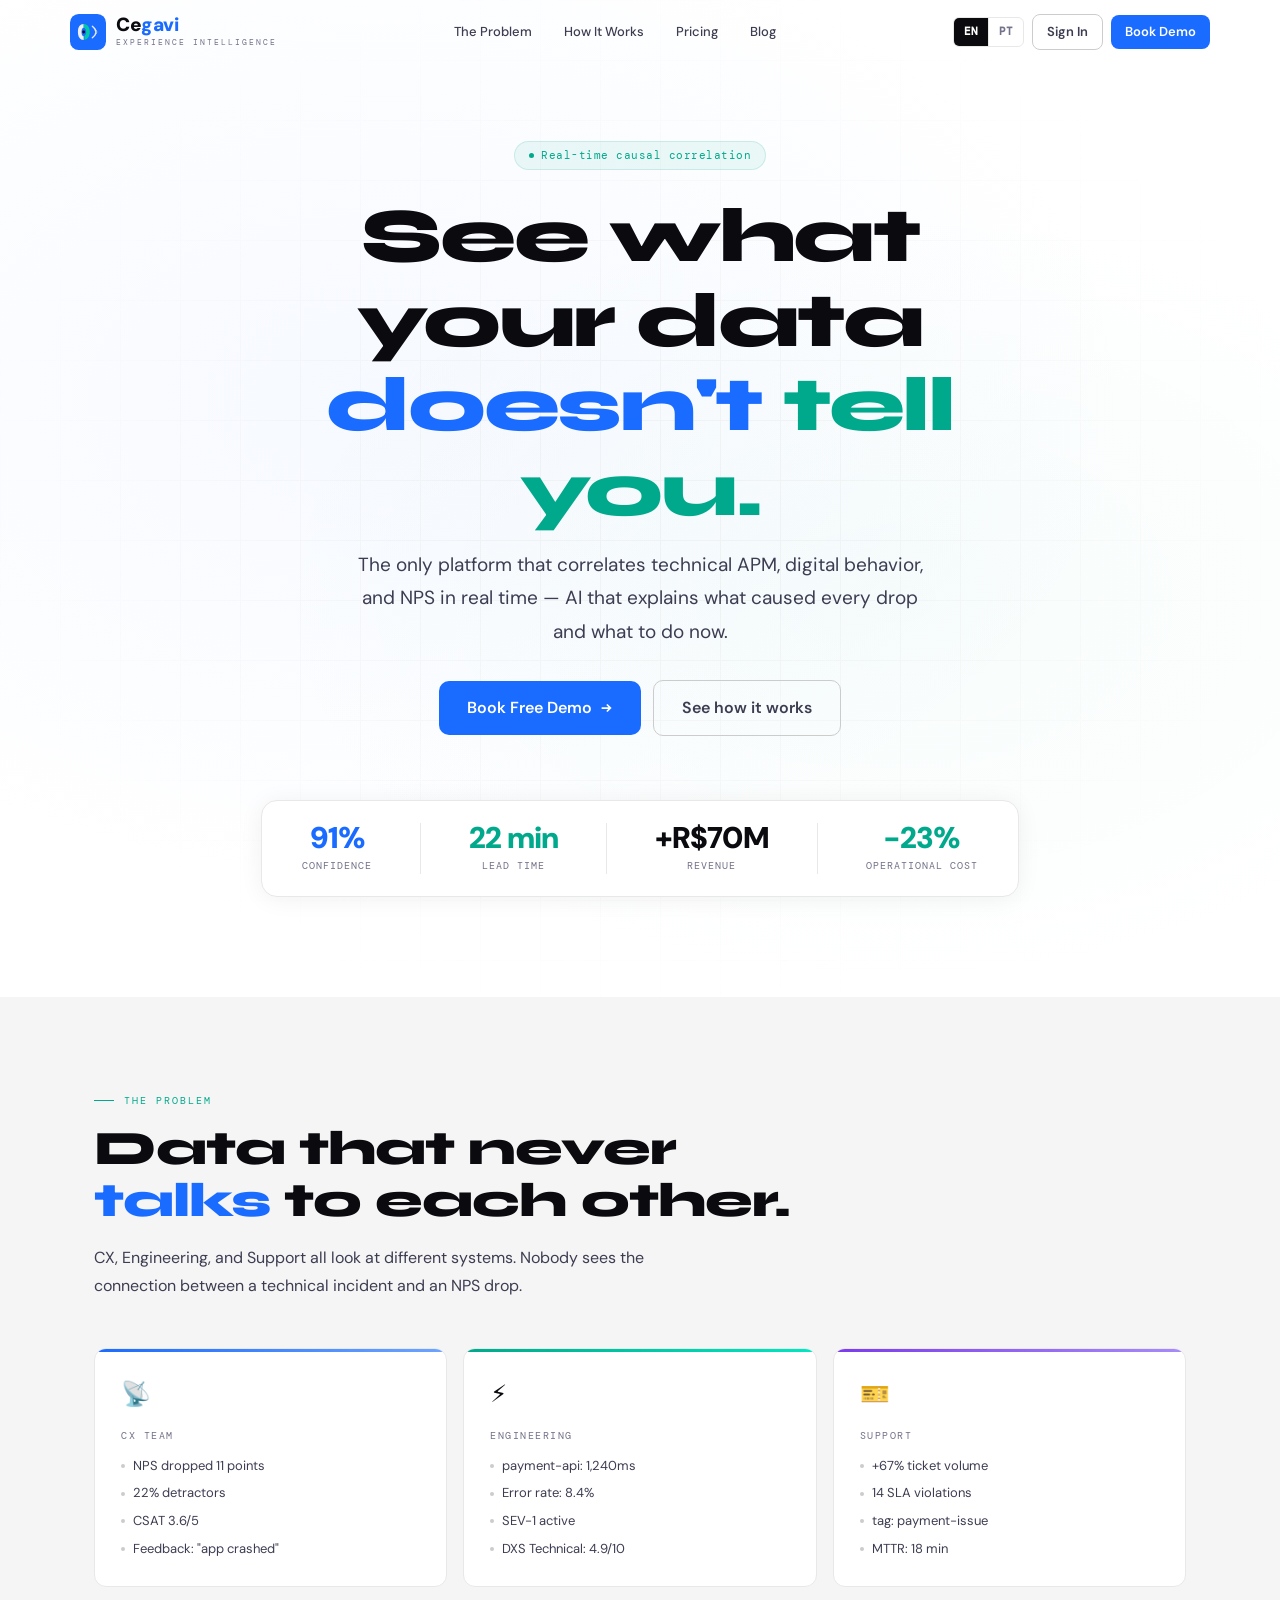
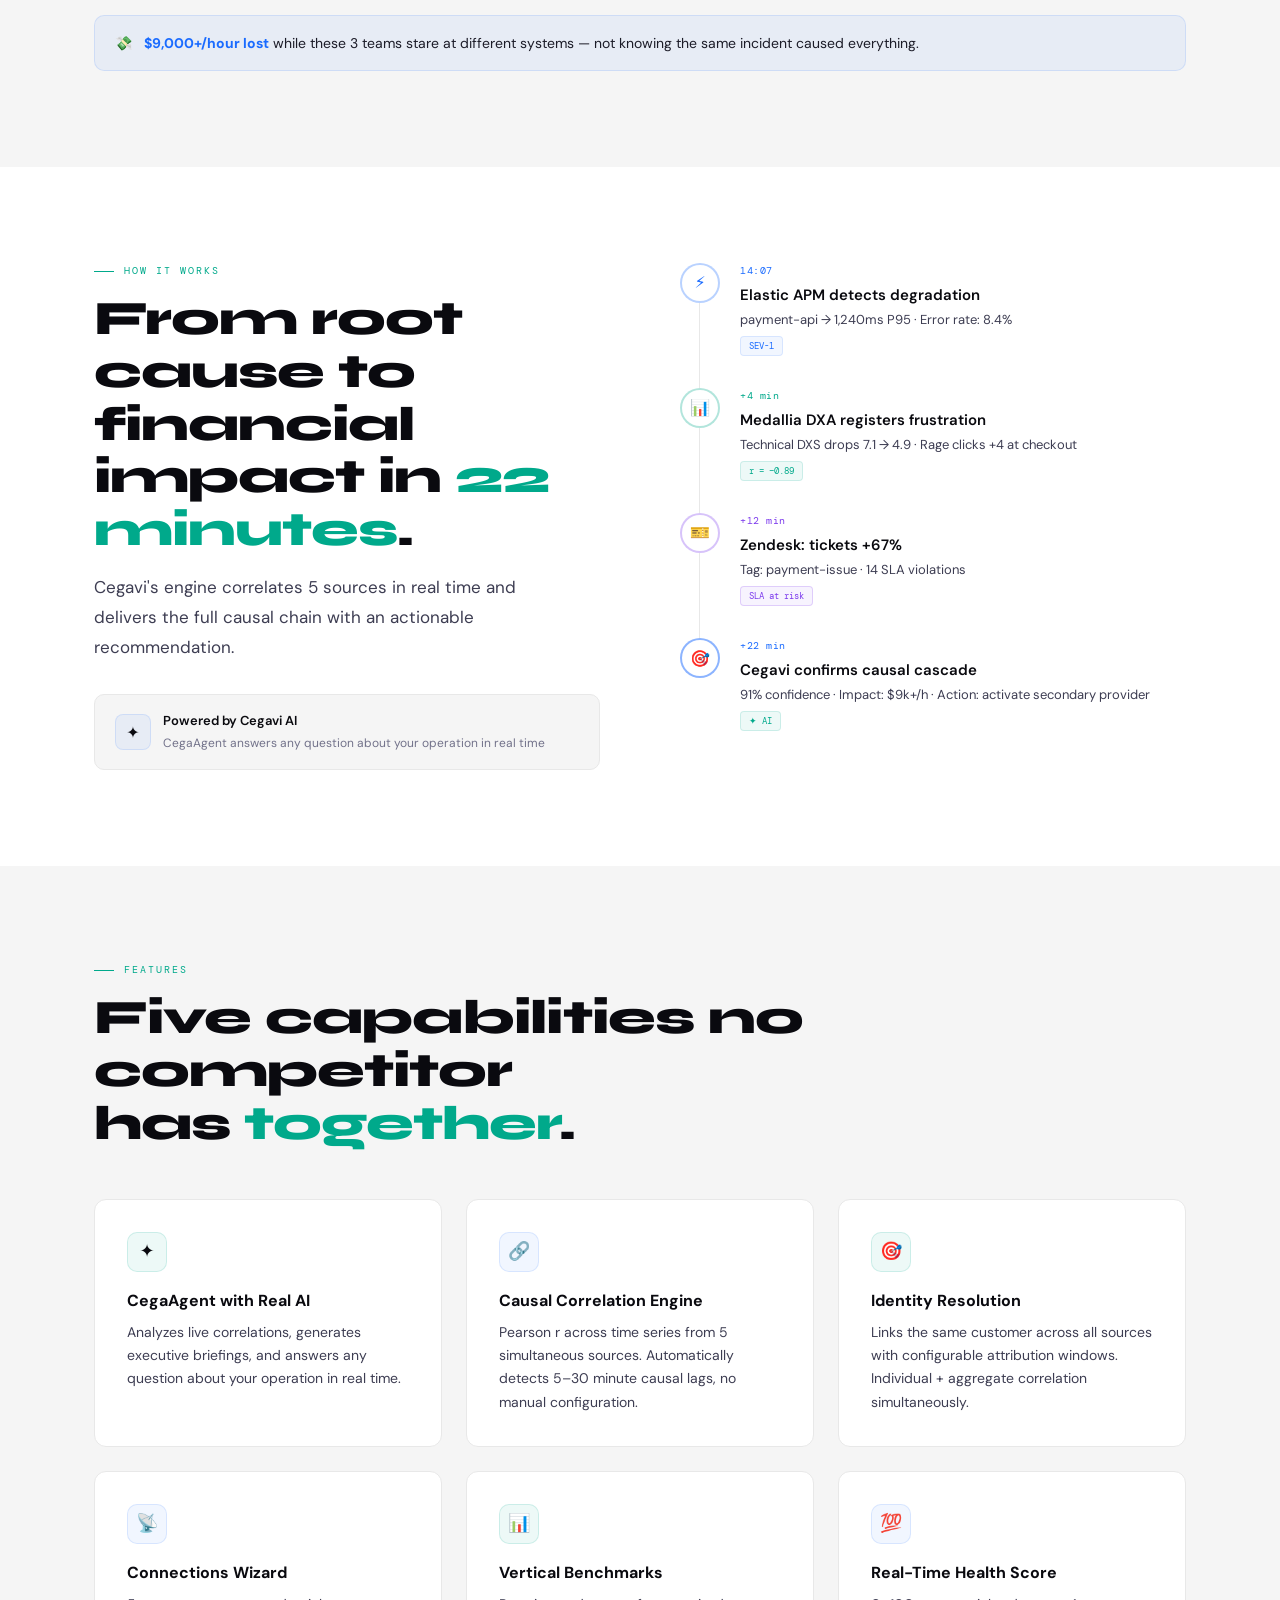
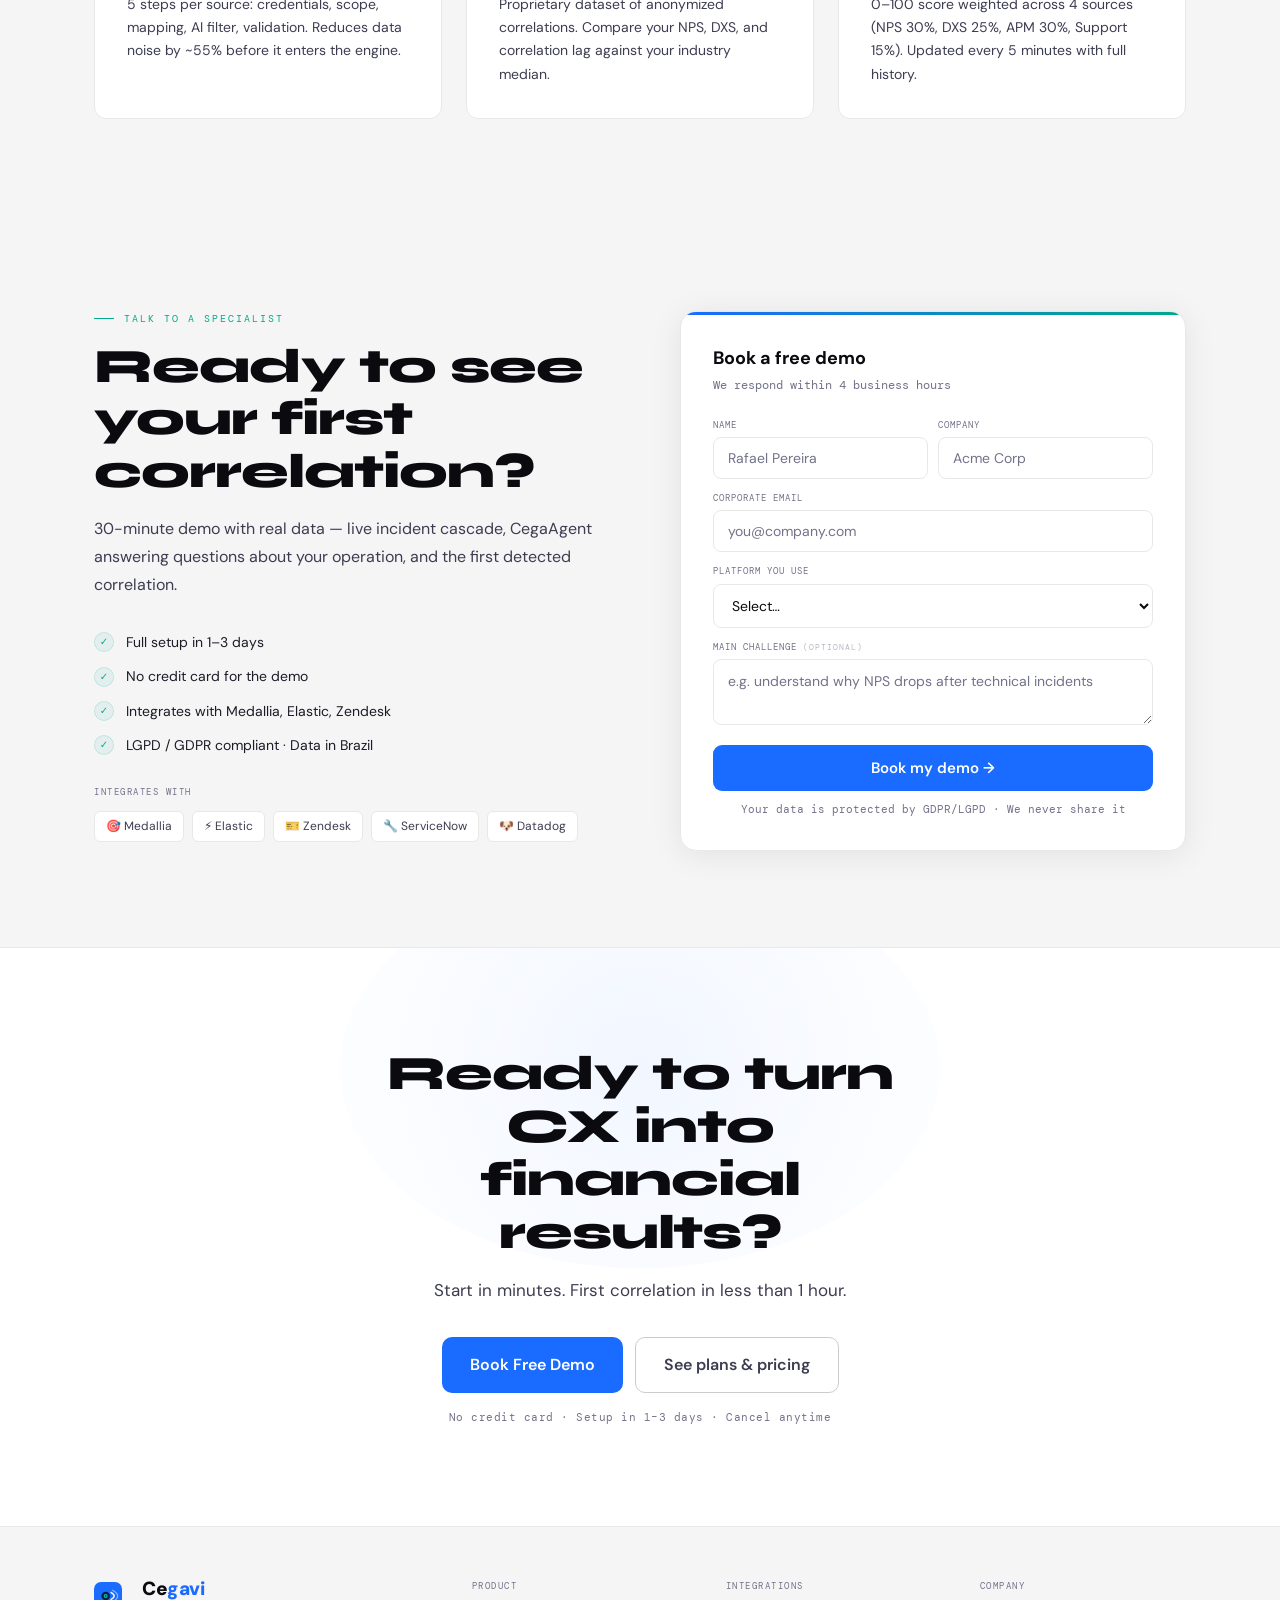
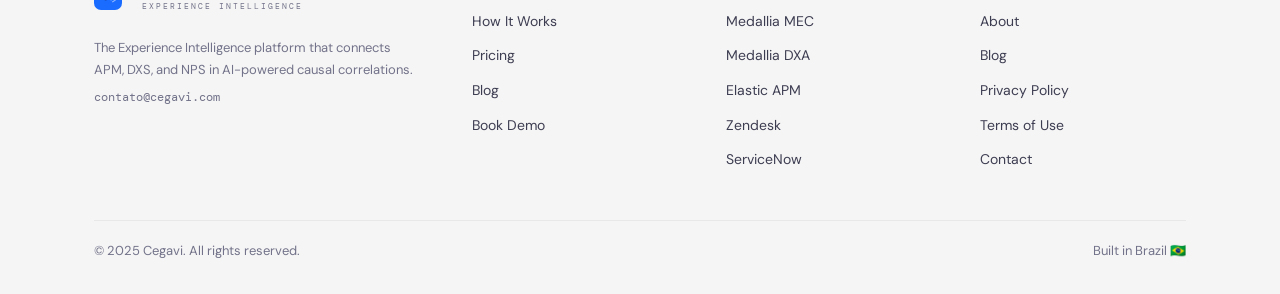
==== commit 8911b1ba: "auto: update via Claude Code" ====
--- a/en/index.html
+++ b/en/index.html
@@ -105,14 +105,7 @@
 <nav class="nav" id="nav">
   <div class="nav-inner">
     <a class="logo" href="/en/">
-      <svg width="36" height="36" viewBox="0 0 36 36" fill="none">
-        <rect width="36" height="36" rx="9" fill="#1A6BFF"/>
-        <ellipse cx="15" cy="18" rx="5.5" ry="5.5" fill="rgba(0,0,0,.7)"/>
-        <circle cx="15" cy="18" r="2.5" fill="#00C9A7"/>
-        <circle cx="15" cy="18" r="1" fill="#0A0A0F"/>
-        <path d="M22 13.5C24.5 15 26 16.4 26 18s-1.5 3-4 4.5" stroke="white" stroke-width="2" stroke-linecap="round" fill="none" opacity=".9"/>
-        <path d="M24 10.5C28 12.8 30.5 15.2 30.5 18s-2.5 5.2-6.5 7.5" stroke="white" stroke-width="1.5" stroke-linecap="round" fill="none" opacity=".5"/>
-      </svg>
+      <svg width="36" height="36" viewBox="0 0 100 100" fill="none"><rect width="100" height="100" rx="24" fill="#1A6BFF"/><path d="M38 28 C28 28 22 36 22 50 C22 64 28 72 38 72 L38 62 C34 62 32 57 32 50 C32 43 34 38 38 38 Z" fill="#F8F7F4" opacity="0.95"/><path d="M38 38 C42 38 45 43 45 50 C45 55 43 59 40 61 L40 72 C50 70 55 61 55 50 C55 39 50 28 38 28 Z" fill="#00C9A7"/><path d="M62 34 Q72 42 72 50 Q72 58 62 66" stroke="#F8F7F4" stroke-width="3.5" stroke-linecap="round" fill="none" opacity="0.9"/><path d="M67 39 Q75 44 75 50 Q75 56 67 61" stroke="#F8F7F4" stroke-width="2.5" stroke-linecap="round" fill="none" opacity="0.5"/><circle cx="38" cy="50" r="4" fill="#0A0A0F"/></svg>
       <div>
         <div class="logo-wordmark"><span class="logo-ce">Ce</span><span class="logo-gav">gav</span><span class="logo-i">i</span></div>
         <div class="logo-sub">Experience Intelligence</div>
--- a/assets/css/main.css
+++ b/assets/css/main.css
@@ -2,6 +2,8 @@
    CEGAVI — Design System
    Shared across all pages (EN + PT)
    ============================================================ */
+
+@import url('https://fonts.googleapis.com/css2?family=Syne:wght@600;700;800&display=swap');
 
 /* ── RESET ── */
 *, *::before, *::after { margin: 0; padding: 0; box-sizing: border-box; }
@@ -30,6 +32,7 @@
   /* Typography */
   --f:  'DM Sans', system-ui, sans-serif;
   --fm: 'DM Mono', 'JetBrains Mono', monospace;
+  --font-display: 'Syne', sans-serif;
 
   /* Spacing scale */
   --s1: 4px;  --s2: 8px;  --s3: 12px; --s4: 16px;
@@ -58,7 +61,7 @@
 
 /* ── TYPOGRAPHY ── */
 h1, h2, h3, h4, h5, h6 {
-  font-family: var(--f);
+  font-family: var(--font-display);
   font-weight: 800;
   line-height: 1.1;
   letter-spacing: -0.02em;
@@ -102,17 +105,9 @@
   letter-spacing: -.02em;
   line-height: 1;
 }
-.logo-ce  { color: var(--ink); }
-.logo-gav { color: var(--blue); }
-.logo-i   { color: var(--teal); position: relative; display: inline-block; }
-.logo-i::before {
-  content: '';
-  position: absolute;
-  top: -3px; left: 0; right: 0;
-  height: 2.5px;
-  background: var(--teal);
-  border-radius: 2px;
-}
+.logo-ce { color: var(--ink); }
+.logo-ga { color: var(--blue); }
+.logo-vi { color: var(--teal); }
 .logo-sub {
   font-family: var(--fm);
   font-size: 8px;
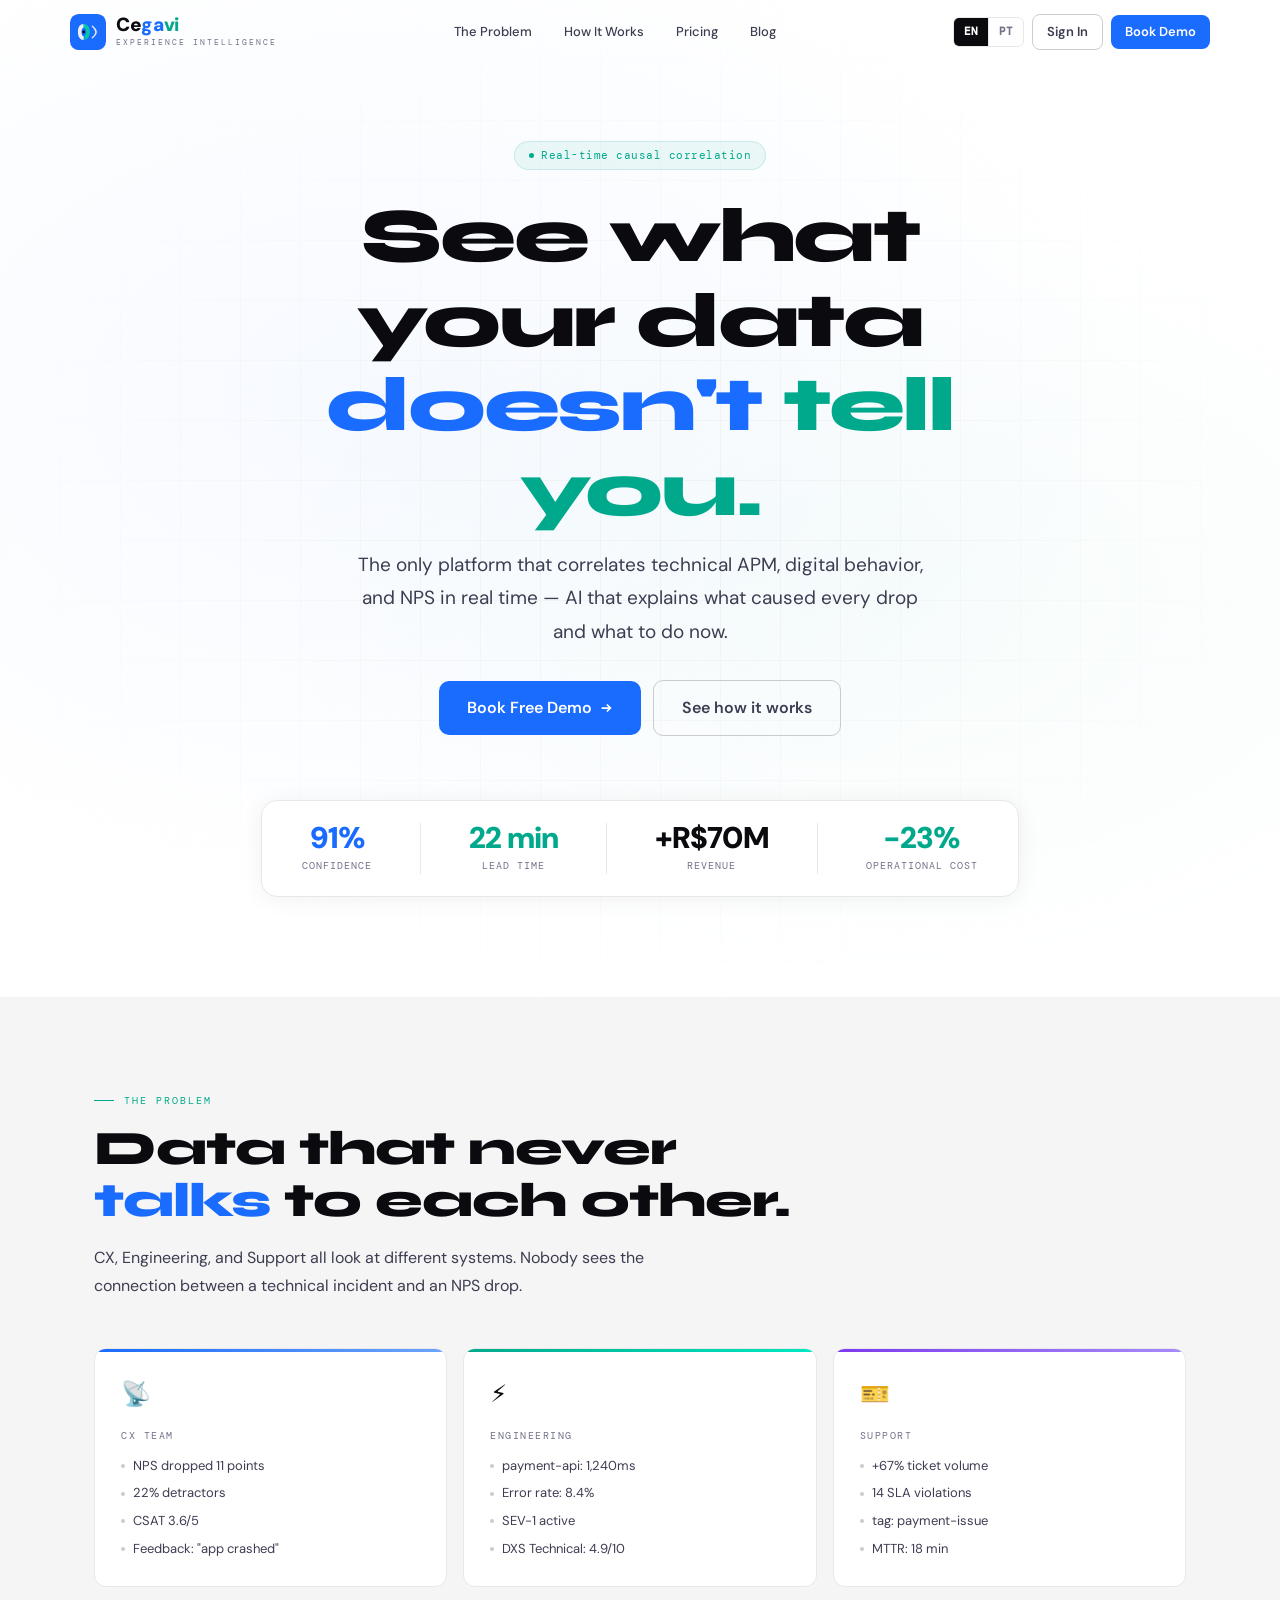
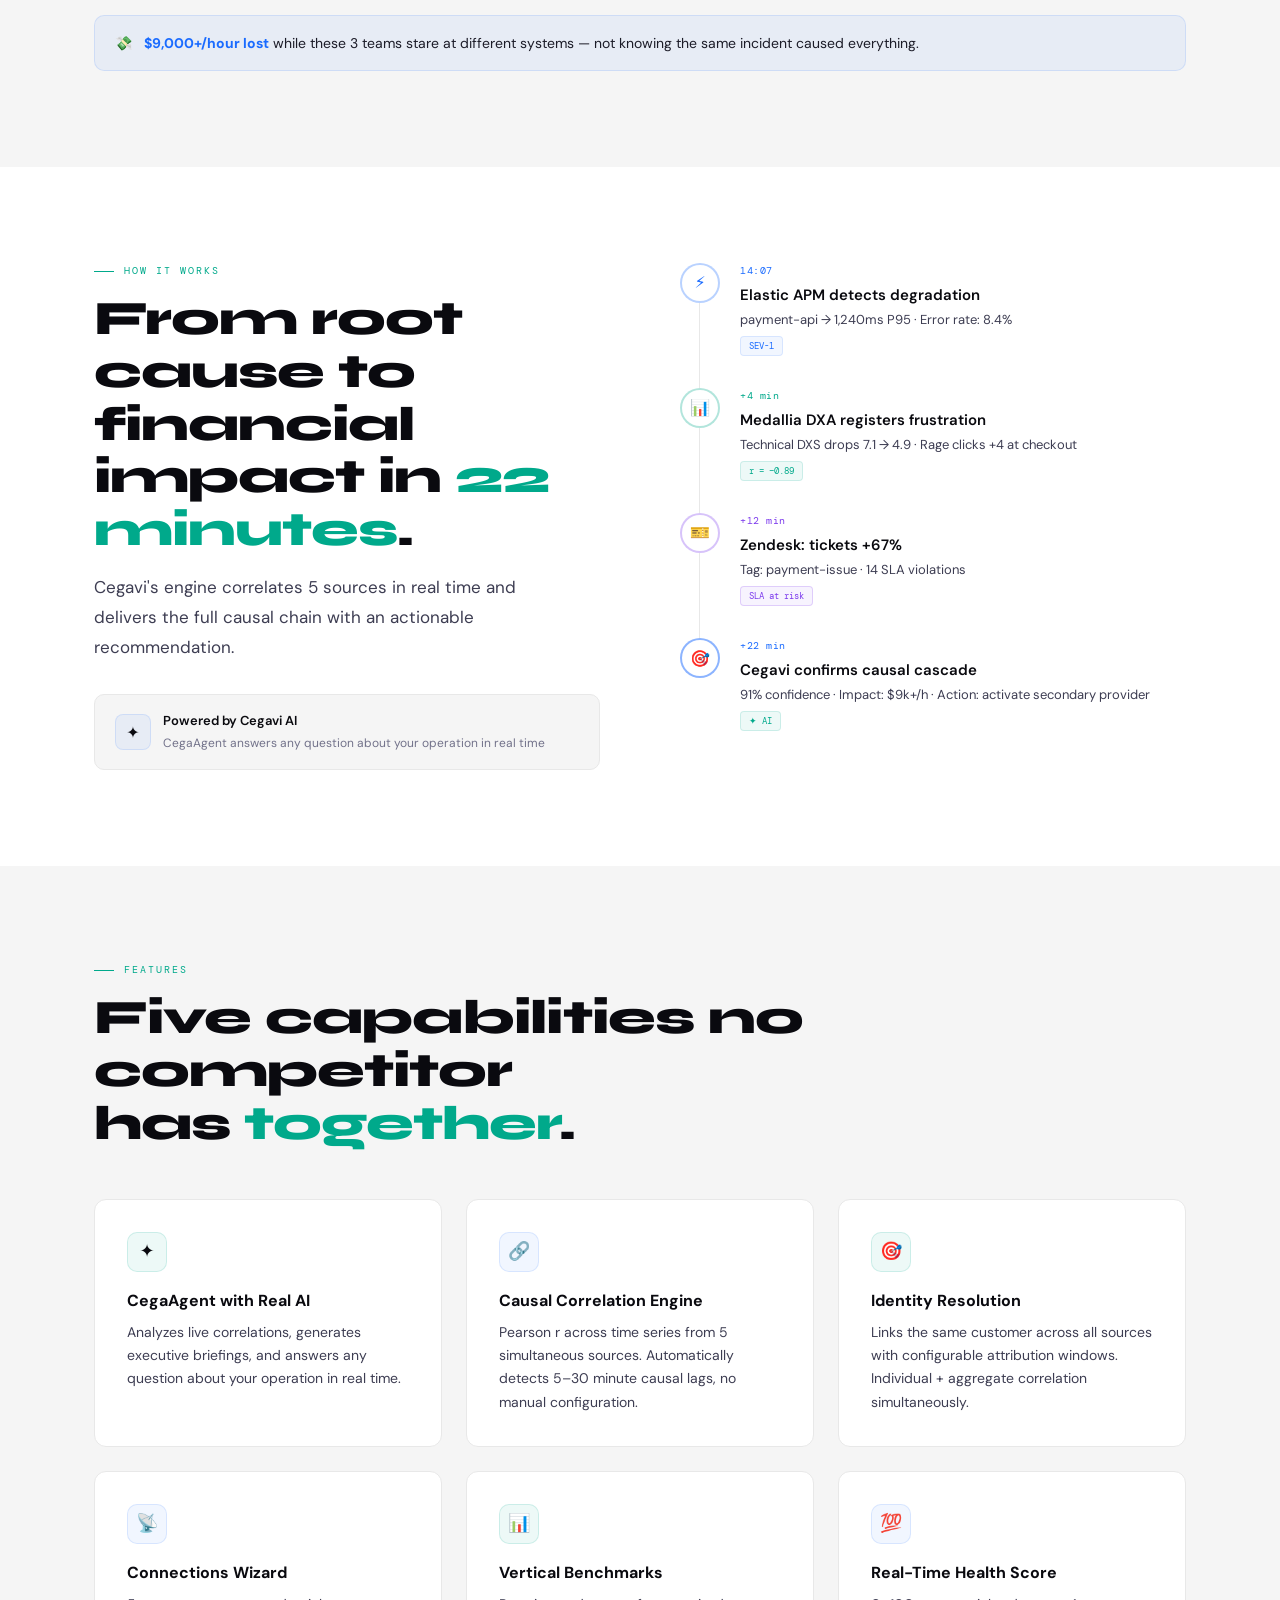
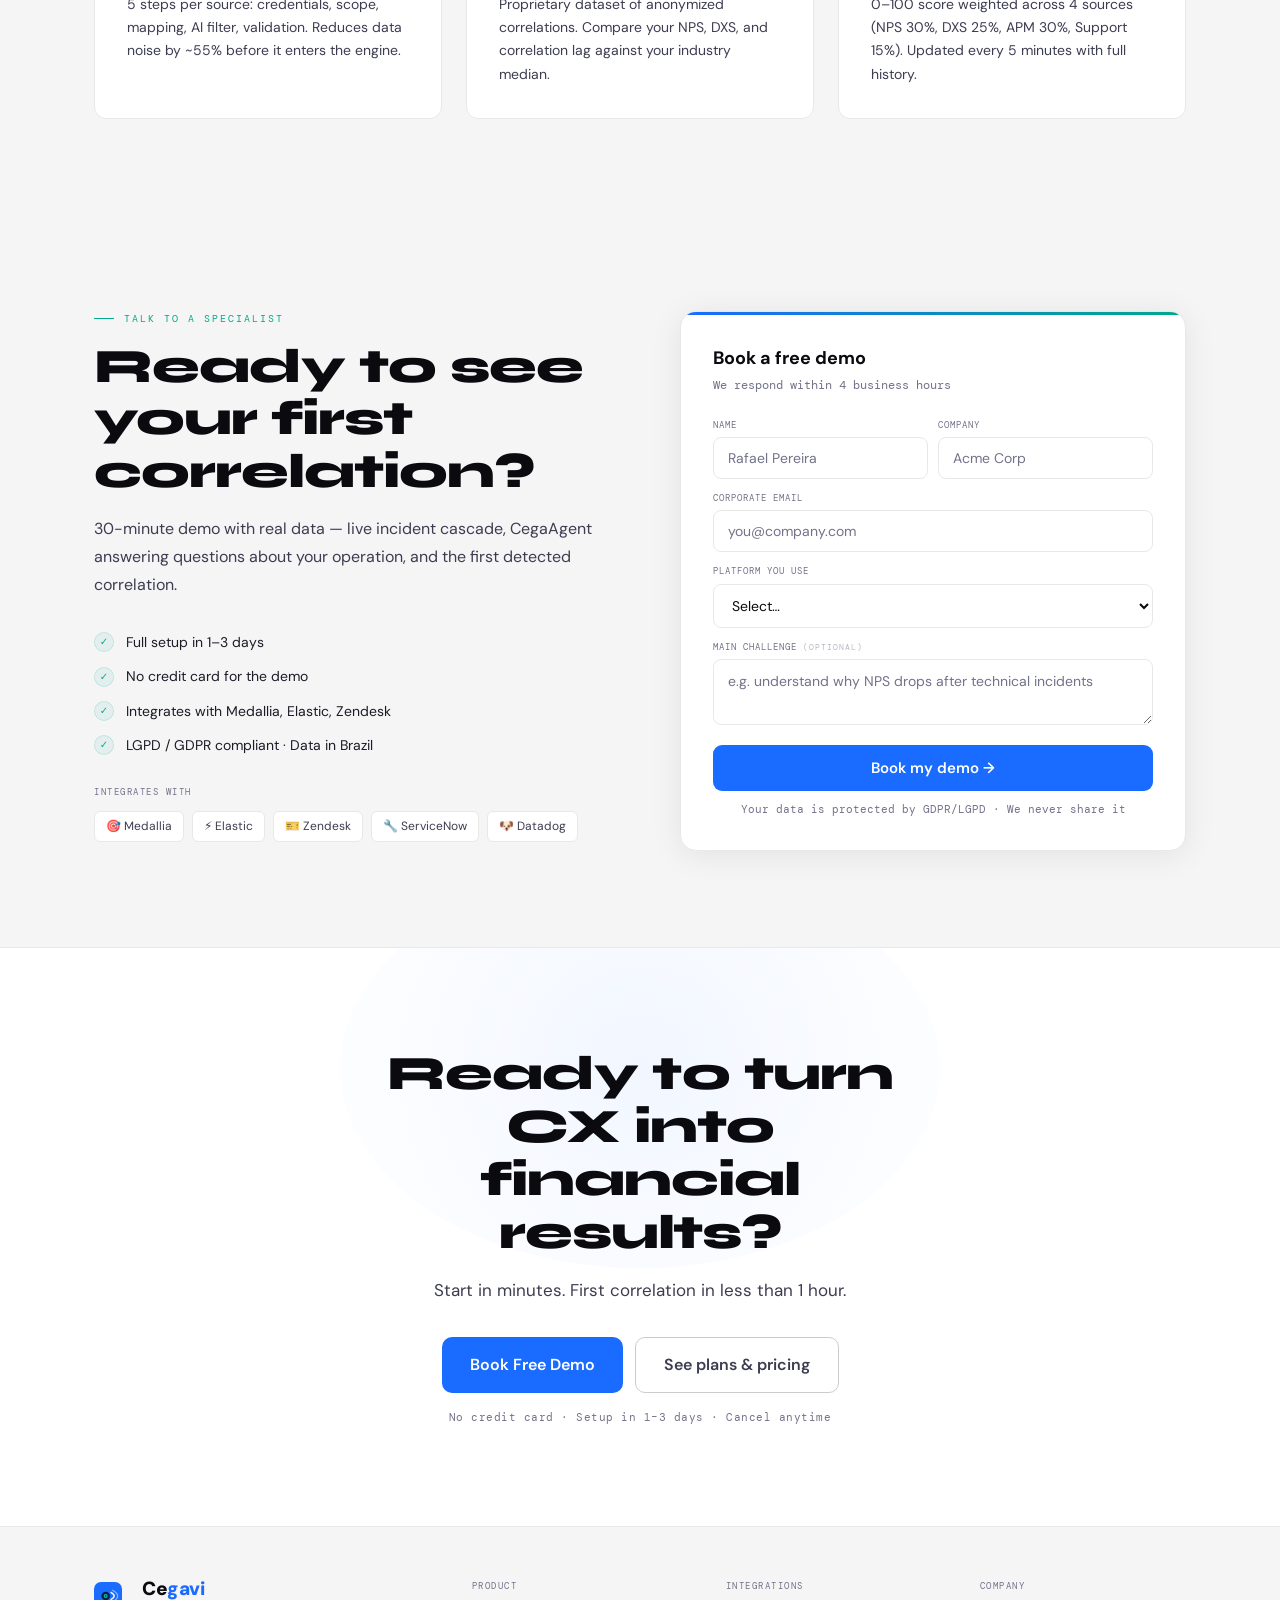
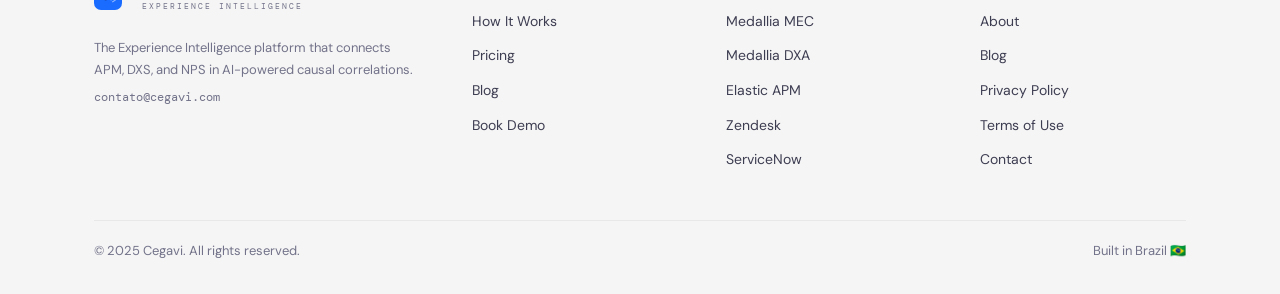
==== commit f363e0a9: "auto: update via Claude Code" ====
--- a/en/index.html
+++ b/en/index.html
@@ -107,7 +107,7 @@
     <a class="logo" href="/en/">
       <svg width="36" height="36" viewBox="0 0 100 100" fill="none"><rect width="100" height="100" rx="24" fill="#1A6BFF"/><path d="M38 28 C28 28 22 36 22 50 C22 64 28 72 38 72 L38 62 C34 62 32 57 32 50 C32 43 34 38 38 38 Z" fill="#F8F7F4" opacity="0.95"/><path d="M38 38 C42 38 45 43 45 50 C45 55 43 59 40 61 L40 72 C50 70 55 61 55 50 C55 39 50 28 38 28 Z" fill="#00C9A7"/><path d="M62 34 Q72 42 72 50 Q72 58 62 66" stroke="#F8F7F4" stroke-width="3.5" stroke-linecap="round" fill="none" opacity="0.9"/><path d="M67 39 Q75 44 75 50 Q75 56 67 61" stroke="#F8F7F4" stroke-width="2.5" stroke-linecap="round" fill="none" opacity="0.5"/><circle cx="38" cy="50" r="4" fill="#0A0A0F"/></svg>
       <div>
-        <div class="logo-wordmark"><span class="logo-ce">Ce</span><span class="logo-gav">gav</span><span class="logo-i">i</span></div>
+        <div class="logo-wordmark"><span class="logo-ce">Ce</span><span class="logo-ga">ga</span><span class="logo-vi">vi</span></div>
         <div class="logo-sub">Experience Intelligence</div>
       </div>
     </a>
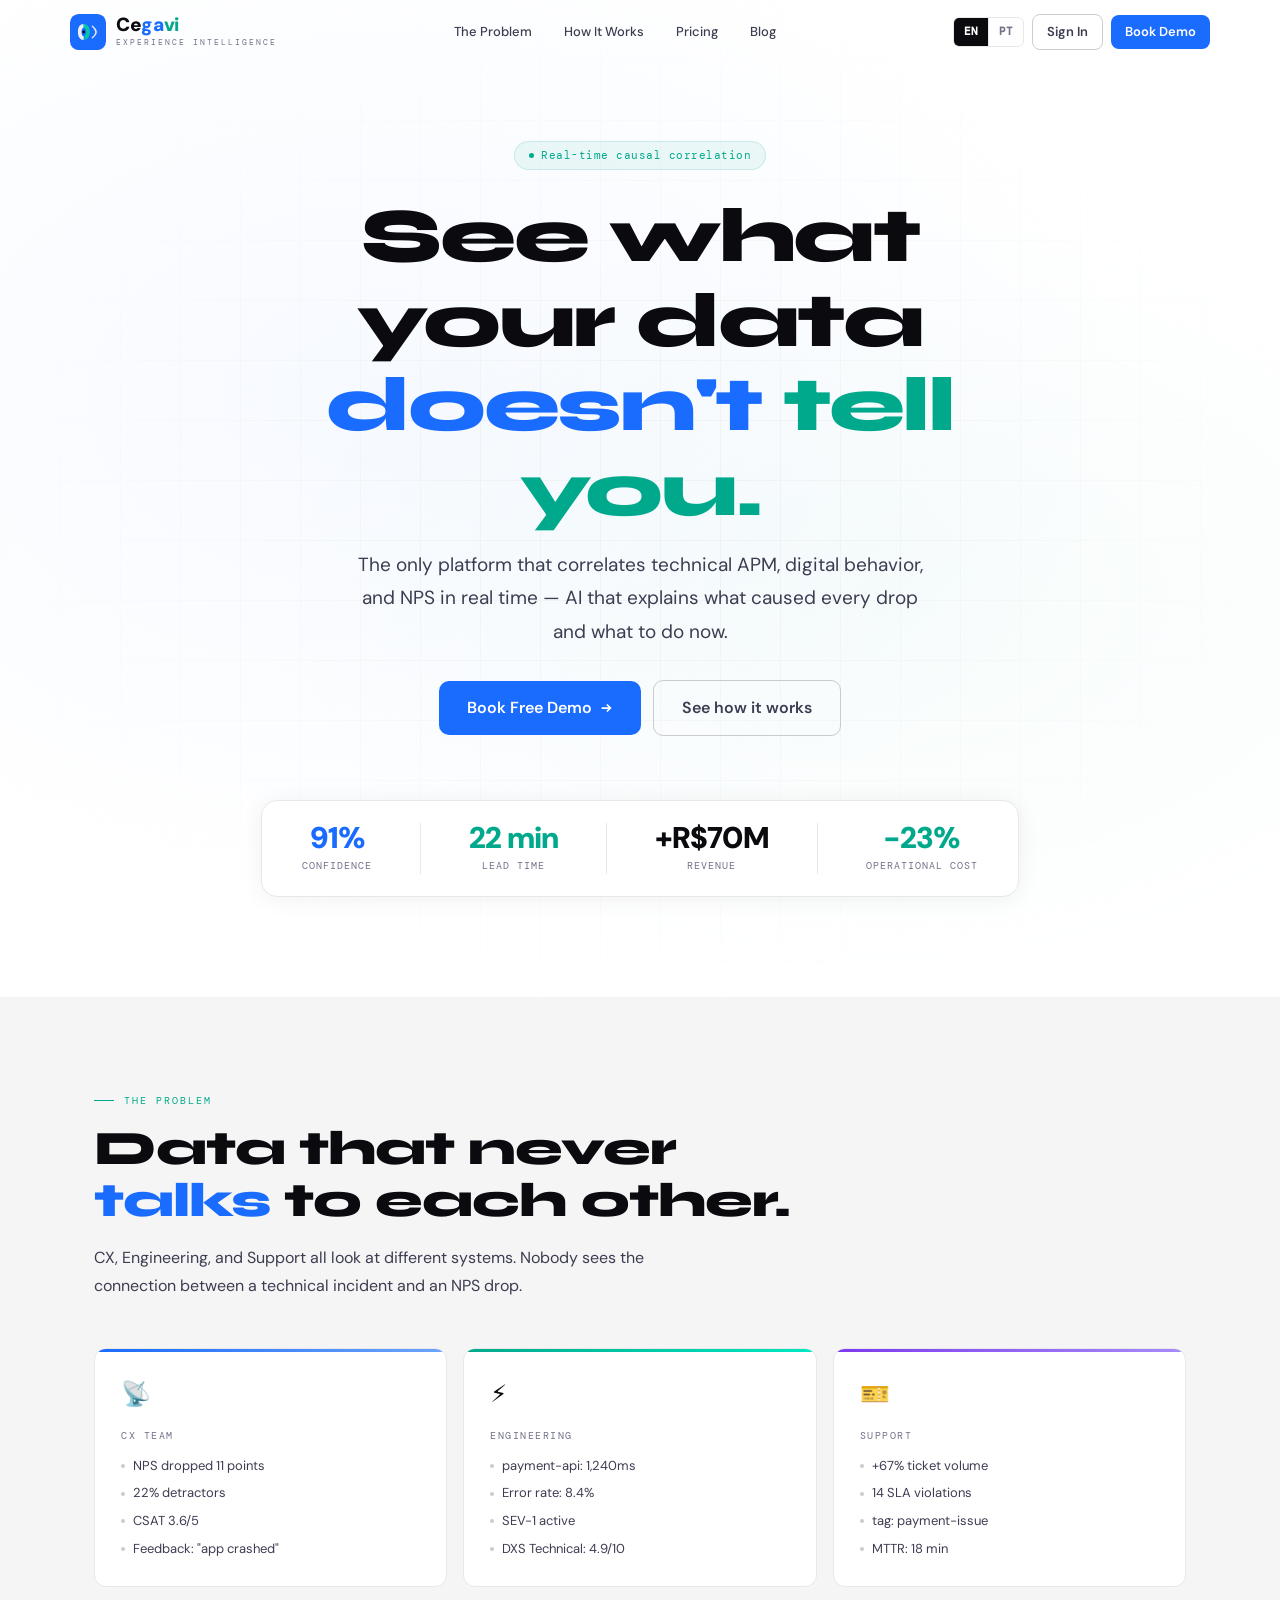
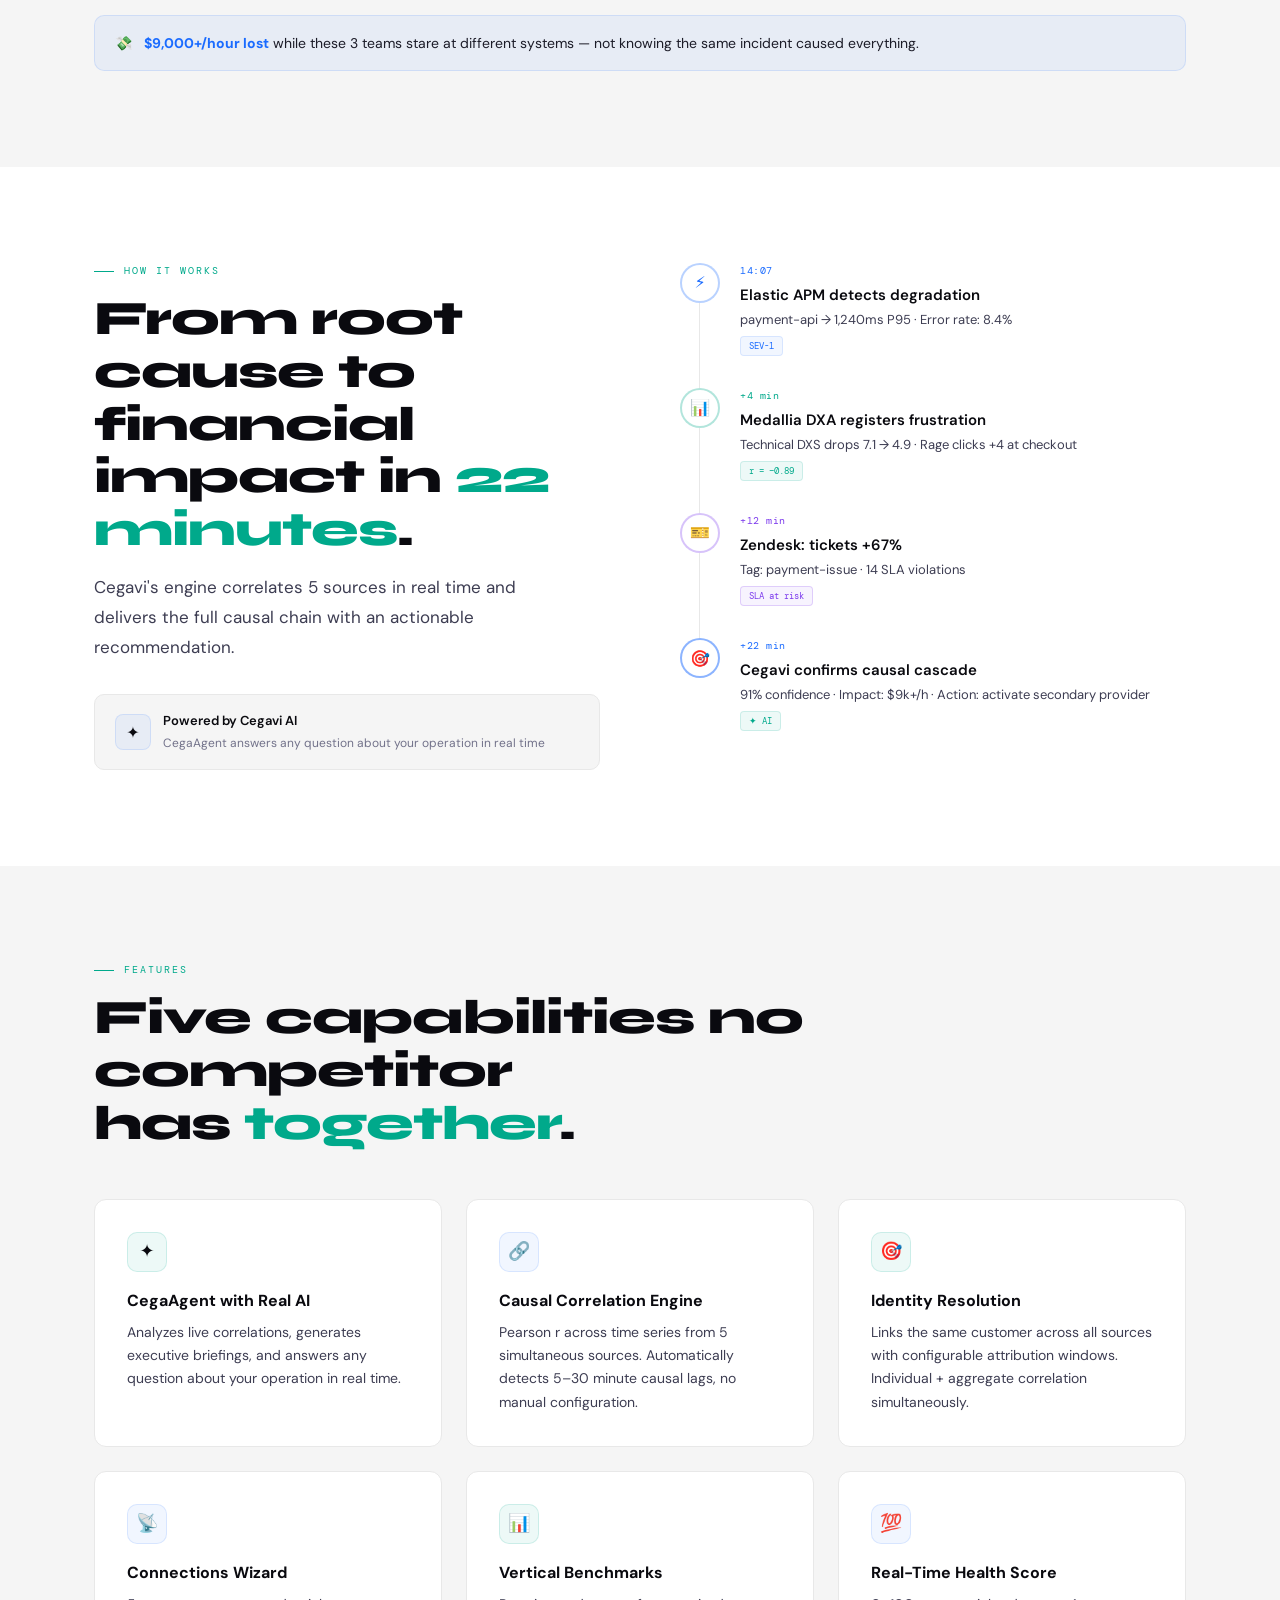
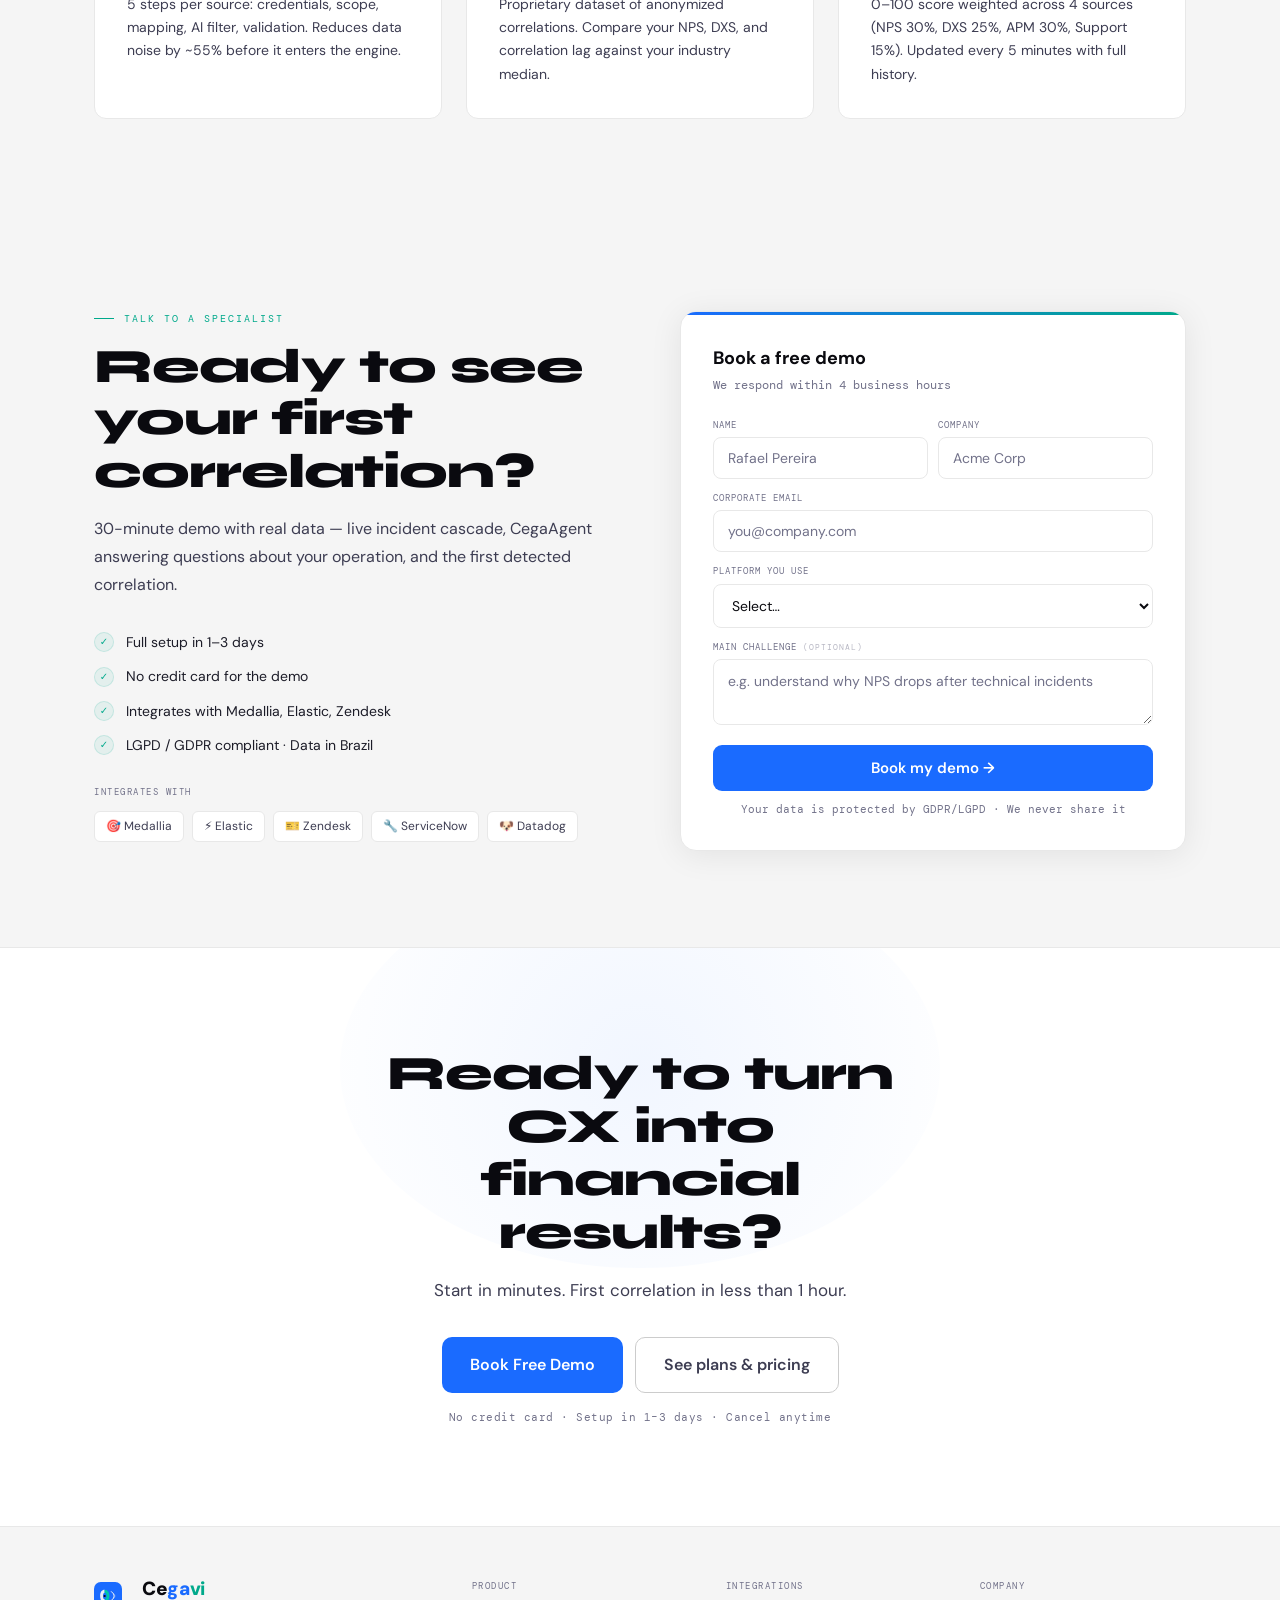
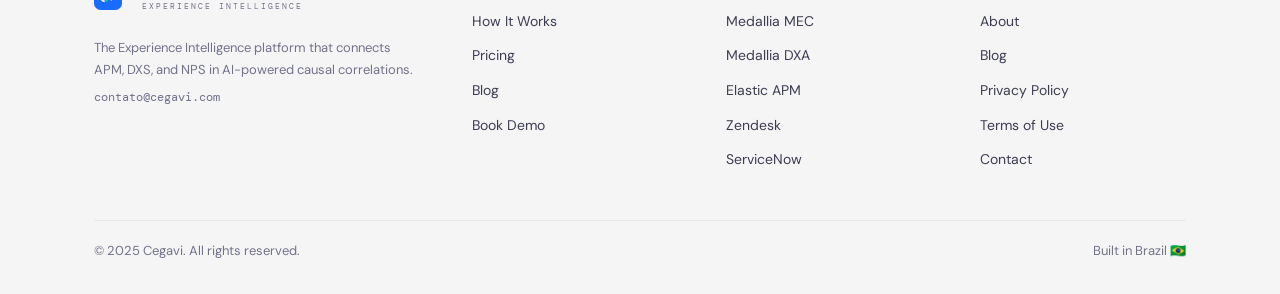
==== commit f1df76d9: "auto: update via Claude Code" ====
--- a/en/index.html
+++ b/en/index.html
@@ -375,8 +375,8 @@
     <div class="footer-grid">
       <div>
         <a class="logo" href="/en/" style="margin-bottom:12px;display:inline-flex">
-          <svg width="28" height="28" viewBox="0 0 36 36" fill="none"><rect width="36" height="36" rx="9" fill="#1A6BFF"/><ellipse cx="15" cy="18" rx="5.5" ry="5.5" fill="rgba(0,0,0,.7)"/><circle cx="15" cy="18" r="2.5" fill="#00C9A7"/><circle cx="15" cy="18" r="1" fill="#0A0A0F"/><path d="M22 13.5C24.5 15 26 16.4 26 18s-1.5 3-4 4.5" stroke="white" stroke-width="2" stroke-linecap="round" fill="none" opacity=".9"/><path d="M24 10.5C28 12.8 30.5 15.2 30.5 18s-2.5 5.2-6.5 7.5" stroke="white" stroke-width="1.5" stroke-linecap="round" fill="none" opacity=".5"/></svg>
-          <div style="margin-left:10px"><div class="logo-wordmark"><span class="logo-ce">Ce</span><span class="logo-gav">gav</span><span class="logo-i">i</span></div><div class="logo-sub">Experience Intelligence</div></div>
+          <svg width="28" height="28" viewBox="0 0 100 100" fill="none"><rect width="100" height="100" rx="24" fill="#1A6BFF"/><path d="M38 28 C28 28 22 36 22 50 C22 64 28 72 38 72 L38 62 C34 62 32 57 32 50 C32 43 34 38 38 38 Z" fill="#F8F7F4" opacity="0.95"/><path d="M38 38 C42 38 45 43 45 50 C45 55 43 59 40 61 L40 72 C50 70 55 61 55 50 C55 39 50 28 38 28 Z" fill="#00C9A7"/><path d="M62 34 Q72 42 72 50 Q72 58 62 66" stroke="#F8F7F4" stroke-width="3.5" stroke-linecap="round" fill="none" opacity="0.9"/><path d="M67 39 Q75 44 75 50 Q75 56 67 61" stroke="#F8F7F4" stroke-width="2.5" stroke-linecap="round" fill="none" opacity="0.5"/><circle cx="38" cy="50" r="4" fill="#0A0A0F"/></svg>
+          <div style="margin-left:10px"><div class="logo-wordmark"><span class="logo-ce">Ce</span><span class="logo-ga">ga</span><span class="logo-vi">vi</span></div><div class="logo-sub">Experience Intelligence</div></div>
         </a>
         <div class="footer-brand-desc">The Experience Intelligence platform that connects APM, DXS, and NPS in AI-powered causal correlations.</div>
         <div class="footer-email">contato@cegavi.com</div>
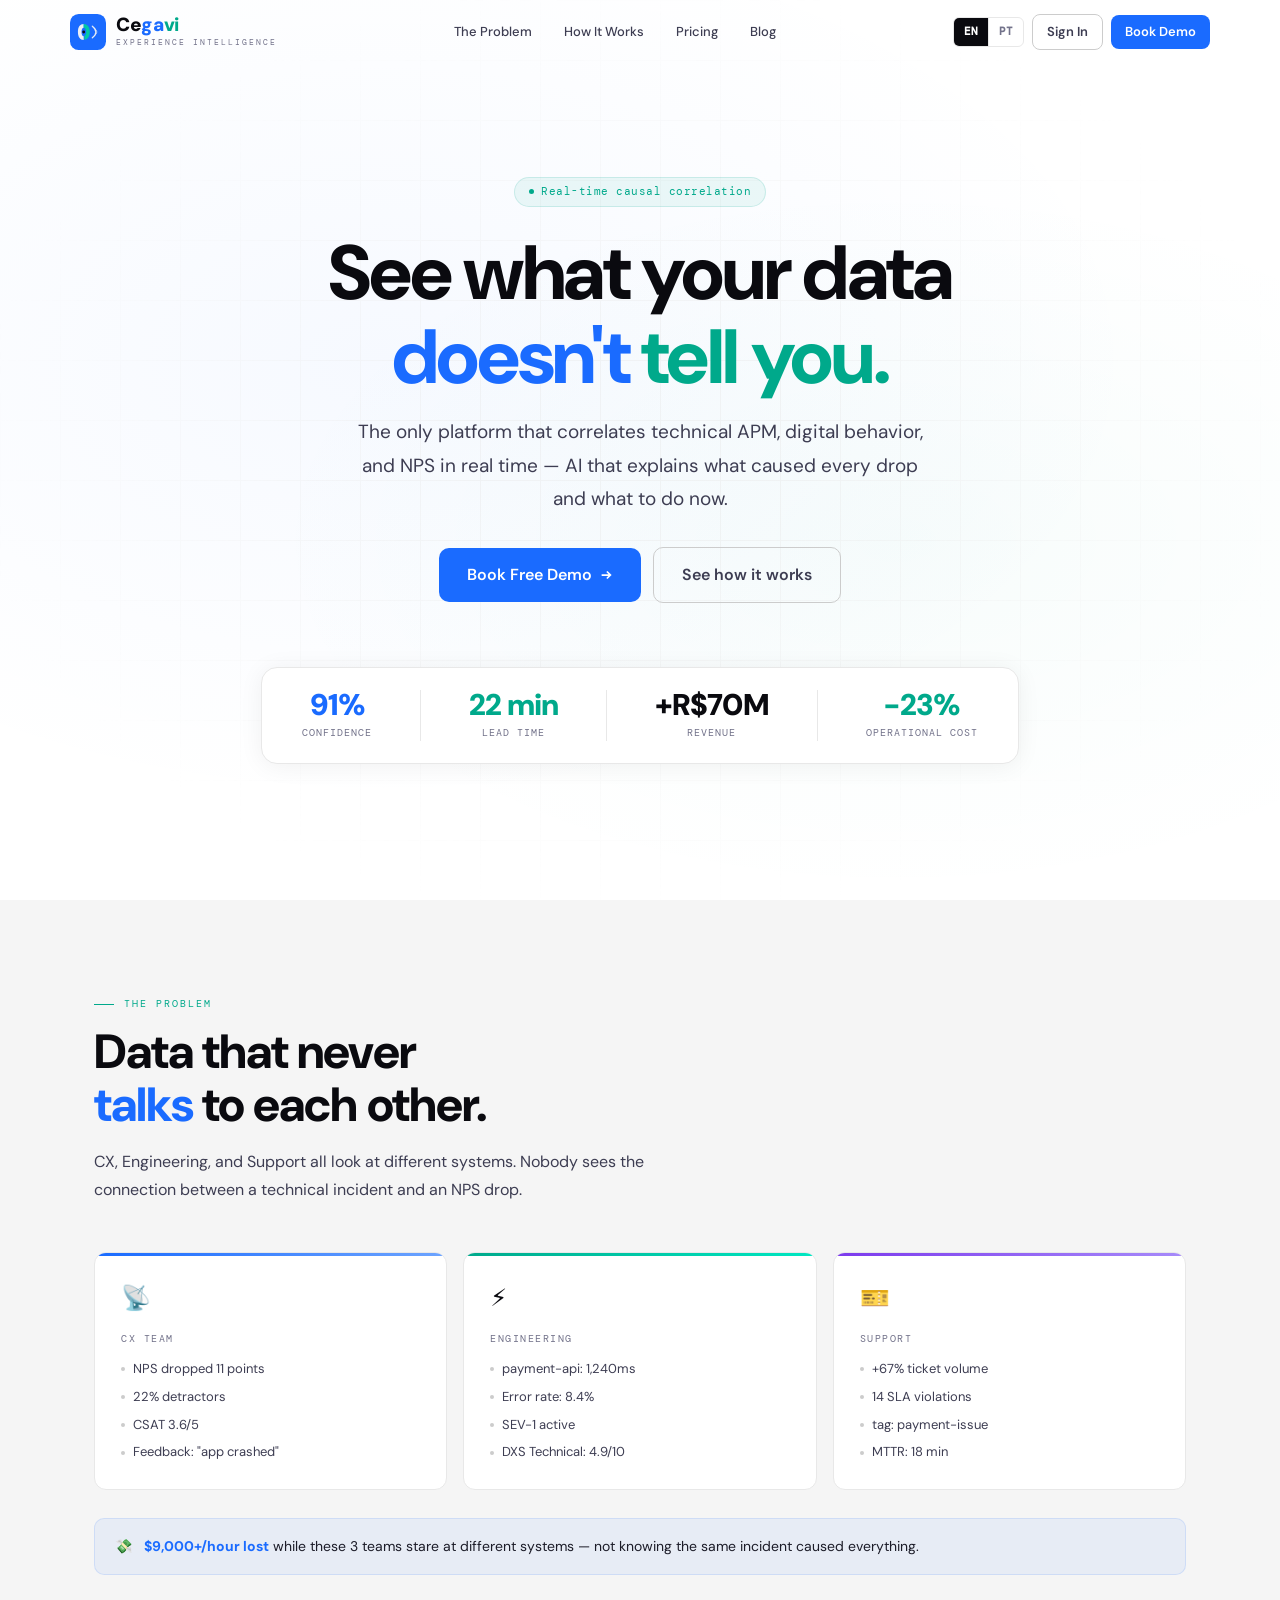
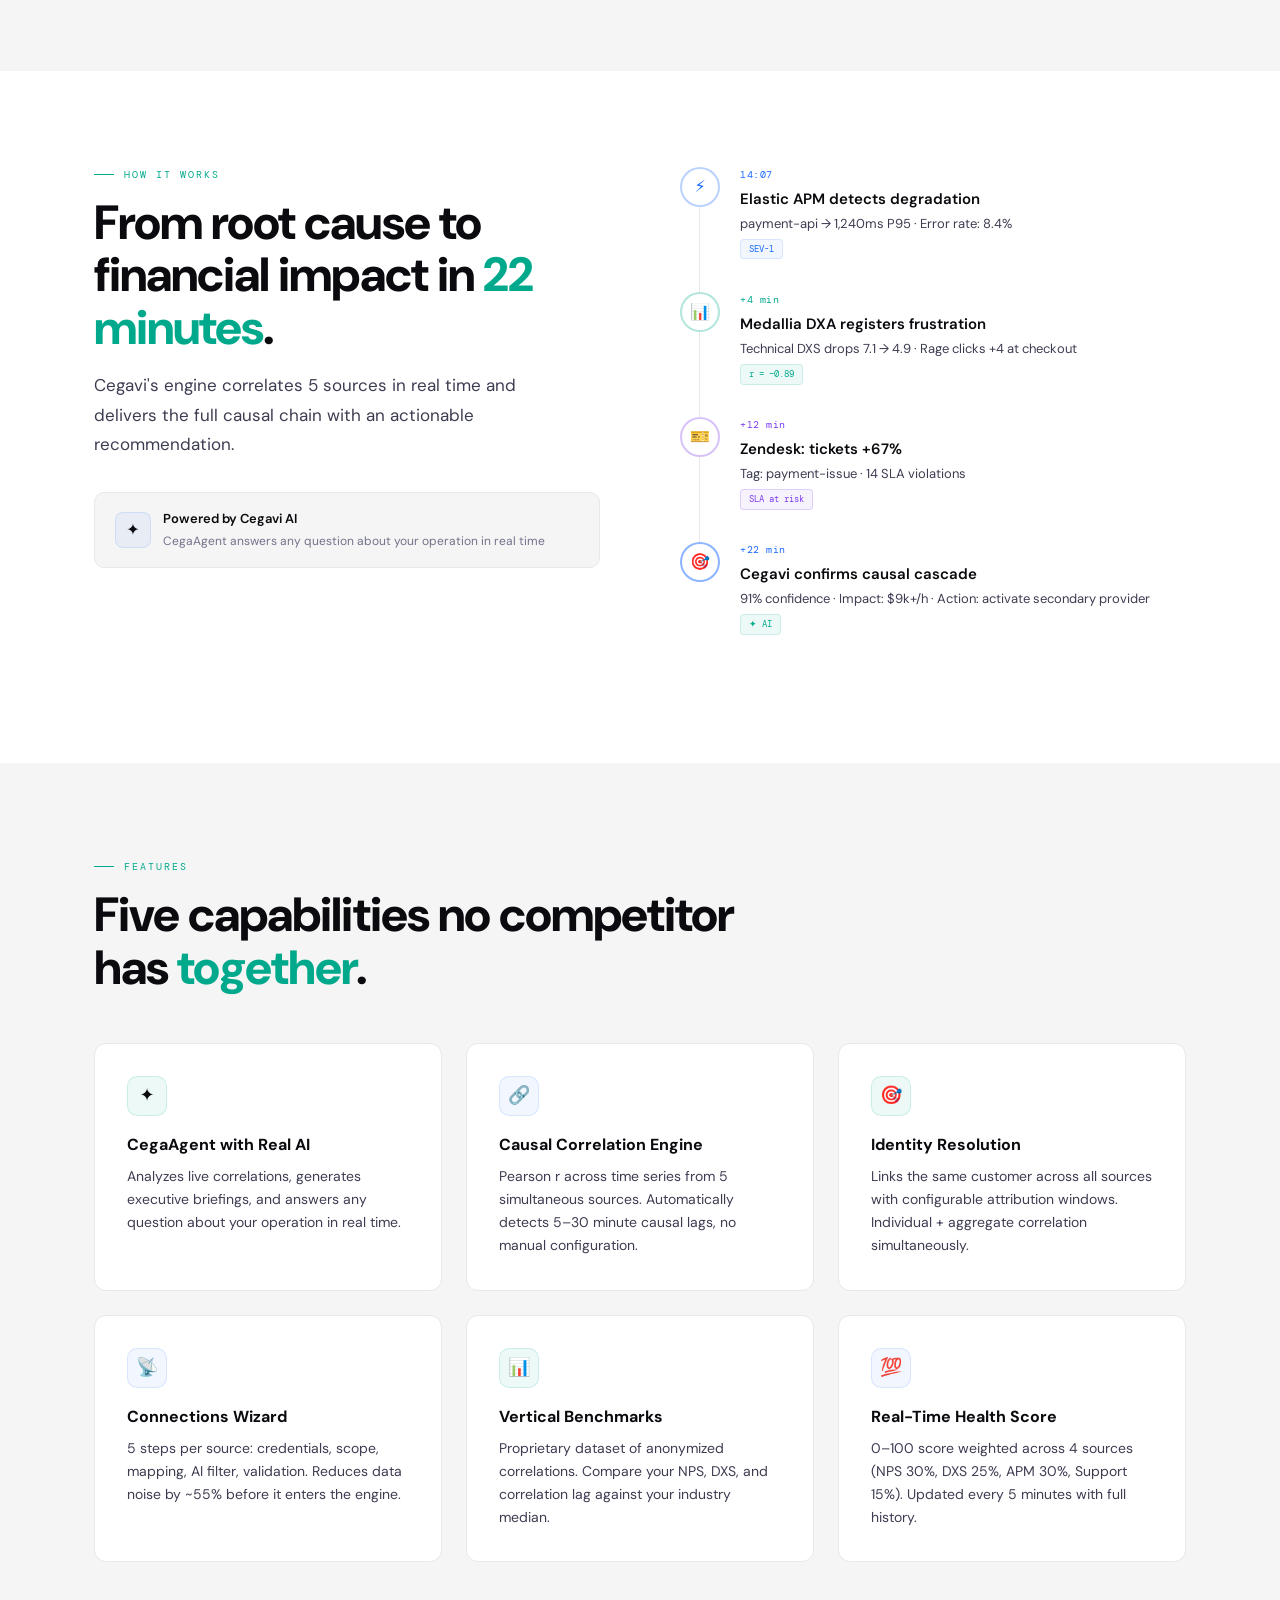
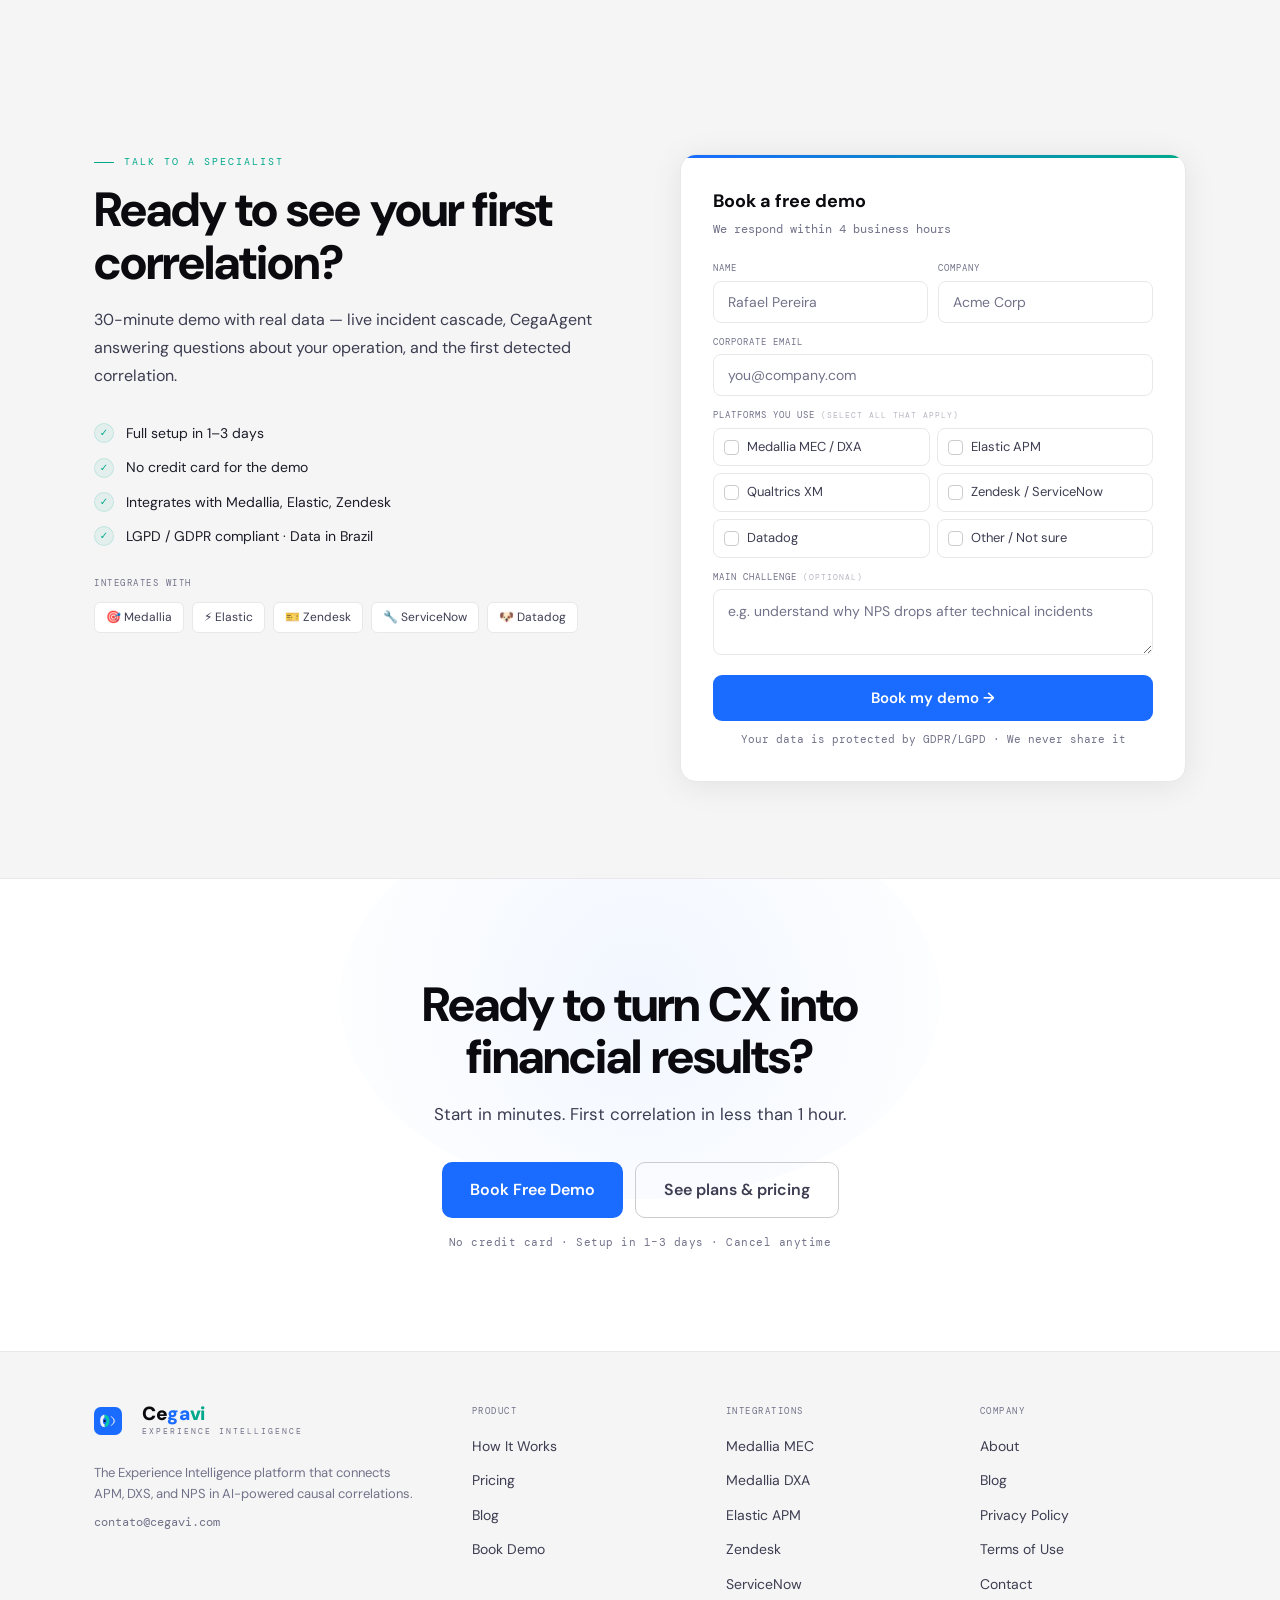
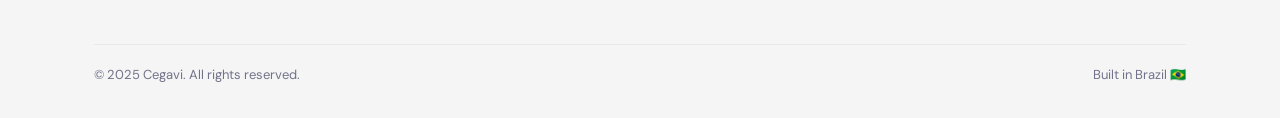
==== commit 8e558c0b: "auto: update via Claude Code" ====
--- a/en/index.html
+++ b/en/index.html
@@ -326,16 +326,15 @@
             <input class="form-input" id="lf-email" type="email" placeholder="you@company.com" autocomplete="email">
           </div>
           <div class="form-field">
-            <label class="form-label" for="lf-platform">Platform you use</label>
-            <select class="form-select" id="lf-platform">
-              <option value="">Select…</option>
-              <option>Medallia MEC / DXA</option>
-              <option>Elastic APM</option>
-              <option>Qualtrics XM</option>
-              <option>Zendesk / ServiceNow</option>
-              <option>Datadog</option>
-              <option>Other / Not sure</option>
-            </select>
+            <label class="form-label">Platforms you use <span style="opacity:.5;font-size:8px">(select all that apply)</span></label>
+            <div class="check-group">
+              <label class="check-item"><input type="checkbox" name="lf-platform" value="Medallia MEC / DXA"><span class="check-box"></span>Medallia MEC / DXA</label>
+              <label class="check-item"><input type="checkbox" name="lf-platform" value="Elastic APM"><span class="check-box"></span>Elastic APM</label>
+              <label class="check-item"><input type="checkbox" name="lf-platform" value="Qualtrics XM"><span class="check-box"></span>Qualtrics XM</label>
+              <label class="check-item"><input type="checkbox" name="lf-platform" value="Zendesk / ServiceNow"><span class="check-box"></span>Zendesk / ServiceNow</label>
+              <label class="check-item"><input type="checkbox" name="lf-platform" value="Datadog"><span class="check-box"></span>Datadog</label>
+              <label class="check-item"><input type="checkbox" name="lf-platform" value="Other / Not sure"><span class="check-box"></span>Other / Not sure</label>
+            </div>
           </div>
           <div class="form-field">
             <label class="form-label" for="lf-message">Main challenge <span style="opacity:.5;font-size:8px">(optional)</span></label>
--- a/assets/css/main.css
+++ b/assets/css/main.css
@@ -2,8 +2,6 @@
    CEGAVI — Design System
    Shared across all pages (EN + PT)
    ============================================================ */
-
-@import url('https://fonts.googleapis.com/css2?family=Syne:wght@600;700;800&display=swap');
 
 /* ── RESET ── */
 *, *::before, *::after { margin: 0; padding: 0; box-sizing: border-box; }
@@ -32,7 +30,6 @@
   /* Typography */
   --f:  'DM Sans', system-ui, sans-serif;
   --fm: 'DM Mono', 'JetBrains Mono', monospace;
-  --font-display: 'Syne', sans-serif;
 
   /* Spacing scale */
   --s1: 4px;  --s2: 8px;  --s3: 12px; --s4: 16px;
@@ -61,7 +58,7 @@
 
 /* ── TYPOGRAPHY ── */
 h1, h2, h3, h4, h5, h6 {
-  font-family: var(--font-display);
+  font-family: var(--f);
   font-weight: 800;
   line-height: 1.1;
   letter-spacing: -0.02em;
@@ -385,6 +382,48 @@
 .form-textarea { resize: vertical; line-height: 1.5; }
 .form-select { cursor: pointer; }
 
+/* ── CHECKBOX GROUP (platforms) ── */
+.check-group {
+  display: grid;
+  grid-template-columns: 1fr 1fr;
+  gap: 7px;
+  margin-top: 2px;
+}
+.check-item {
+  display: flex;
+  align-items: center;
+  gap: 8px;
+  padding: 8px 10px;
+  border: 1px solid var(--bd);
+  border-radius: 8px;
+  cursor: pointer;
+  transition: border-color .13s, background .13s;
+  font-size: 13px;
+  color: var(--ink3);
+  user-select: none;
+}
+.check-item:hover { border-color: var(--blue); background: var(--blue4); color: var(--ink); }
+.check-item input[type="checkbox"] { display: none; }
+.check-item .check-box {
+  width: 15px; height: 15px;
+  border: 1.5px solid var(--bd2);
+  border-radius: 4px;
+  flex-shrink: 0;
+  display: flex; align-items: center; justify-content: center;
+  transition: all .13s;
+  font-size: 10px; color: #fff;
+}
+.check-item input:checked ~ .check-box {
+  background: var(--blue);
+  border-color: var(--blue);
+}
+.check-item input:checked ~ .check-box::after { content: '✓'; }
+.check-item:has(input:checked) {
+  border-color: var(--blue);
+  background: var(--blue4);
+  color: var(--ink);
+}
+
 /* ── FOOTER ── */
 .footer {
   padding: 52px var(--s6) 32px;
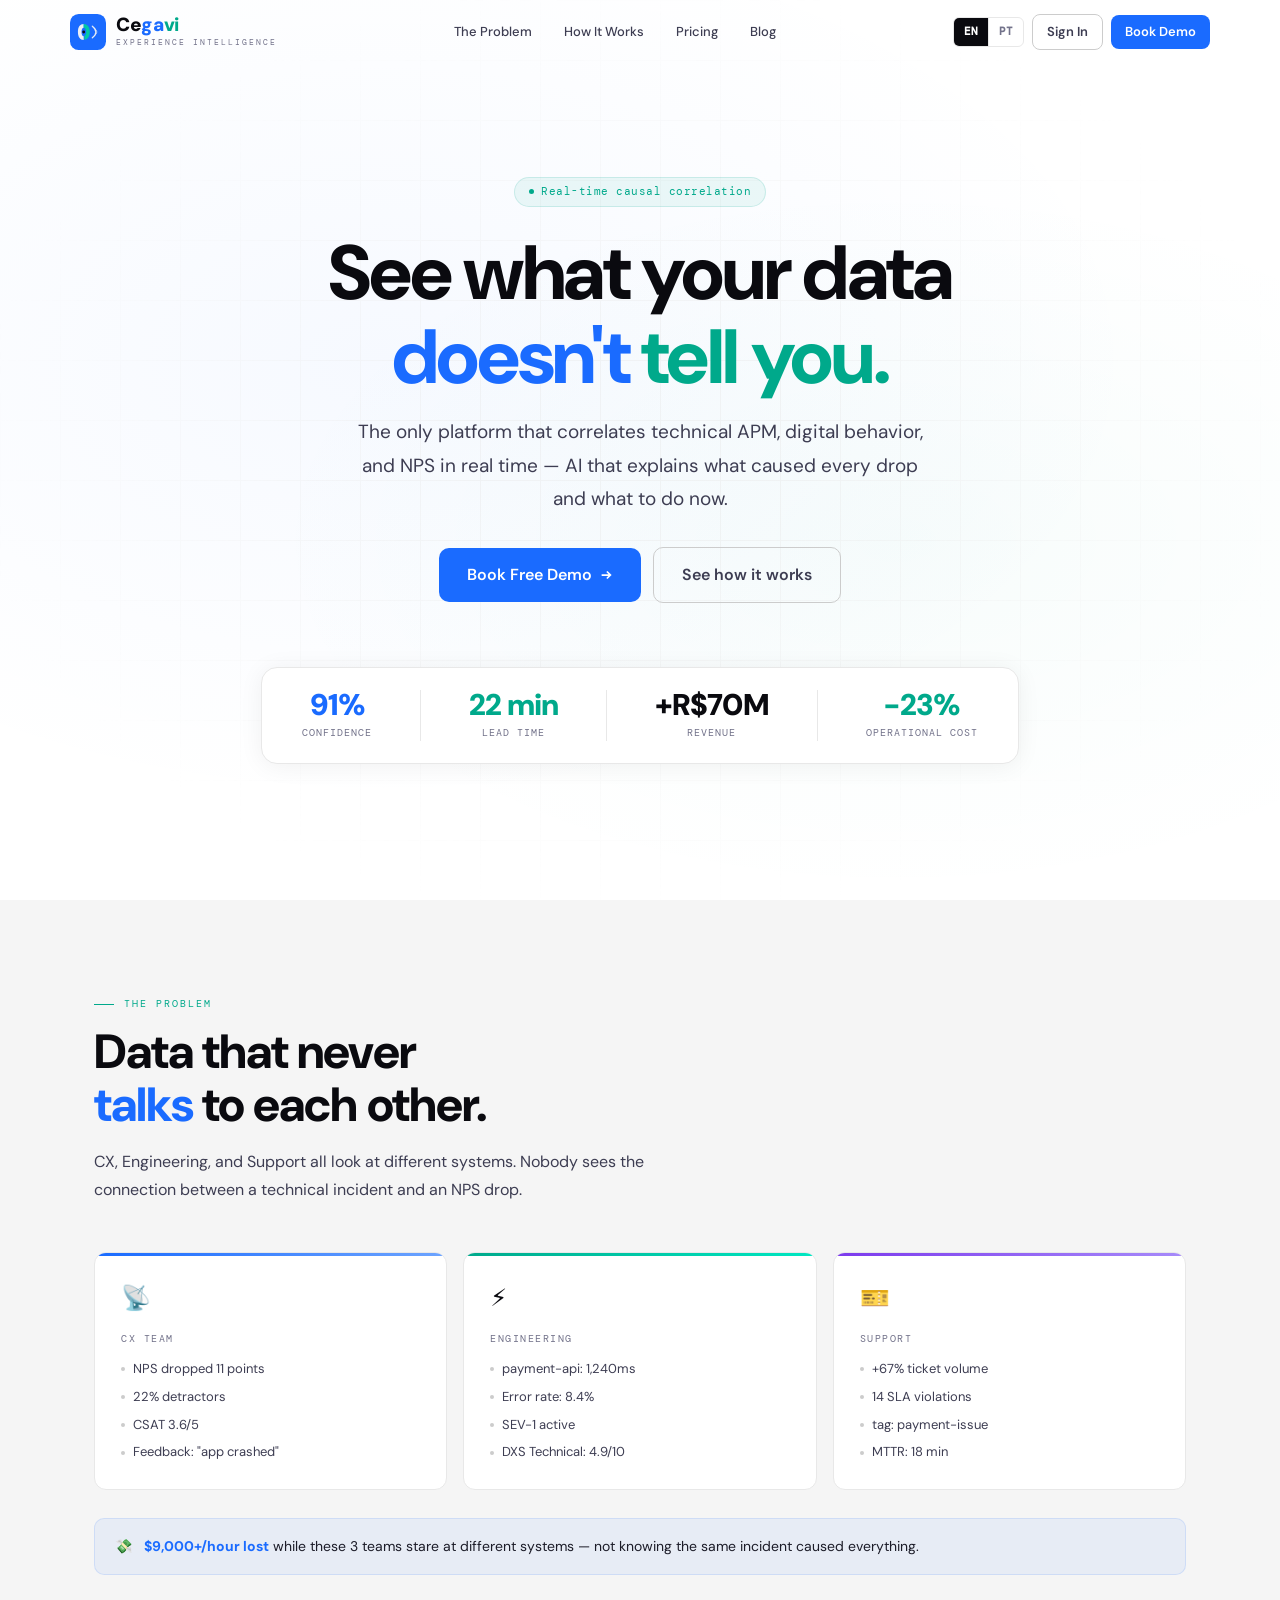
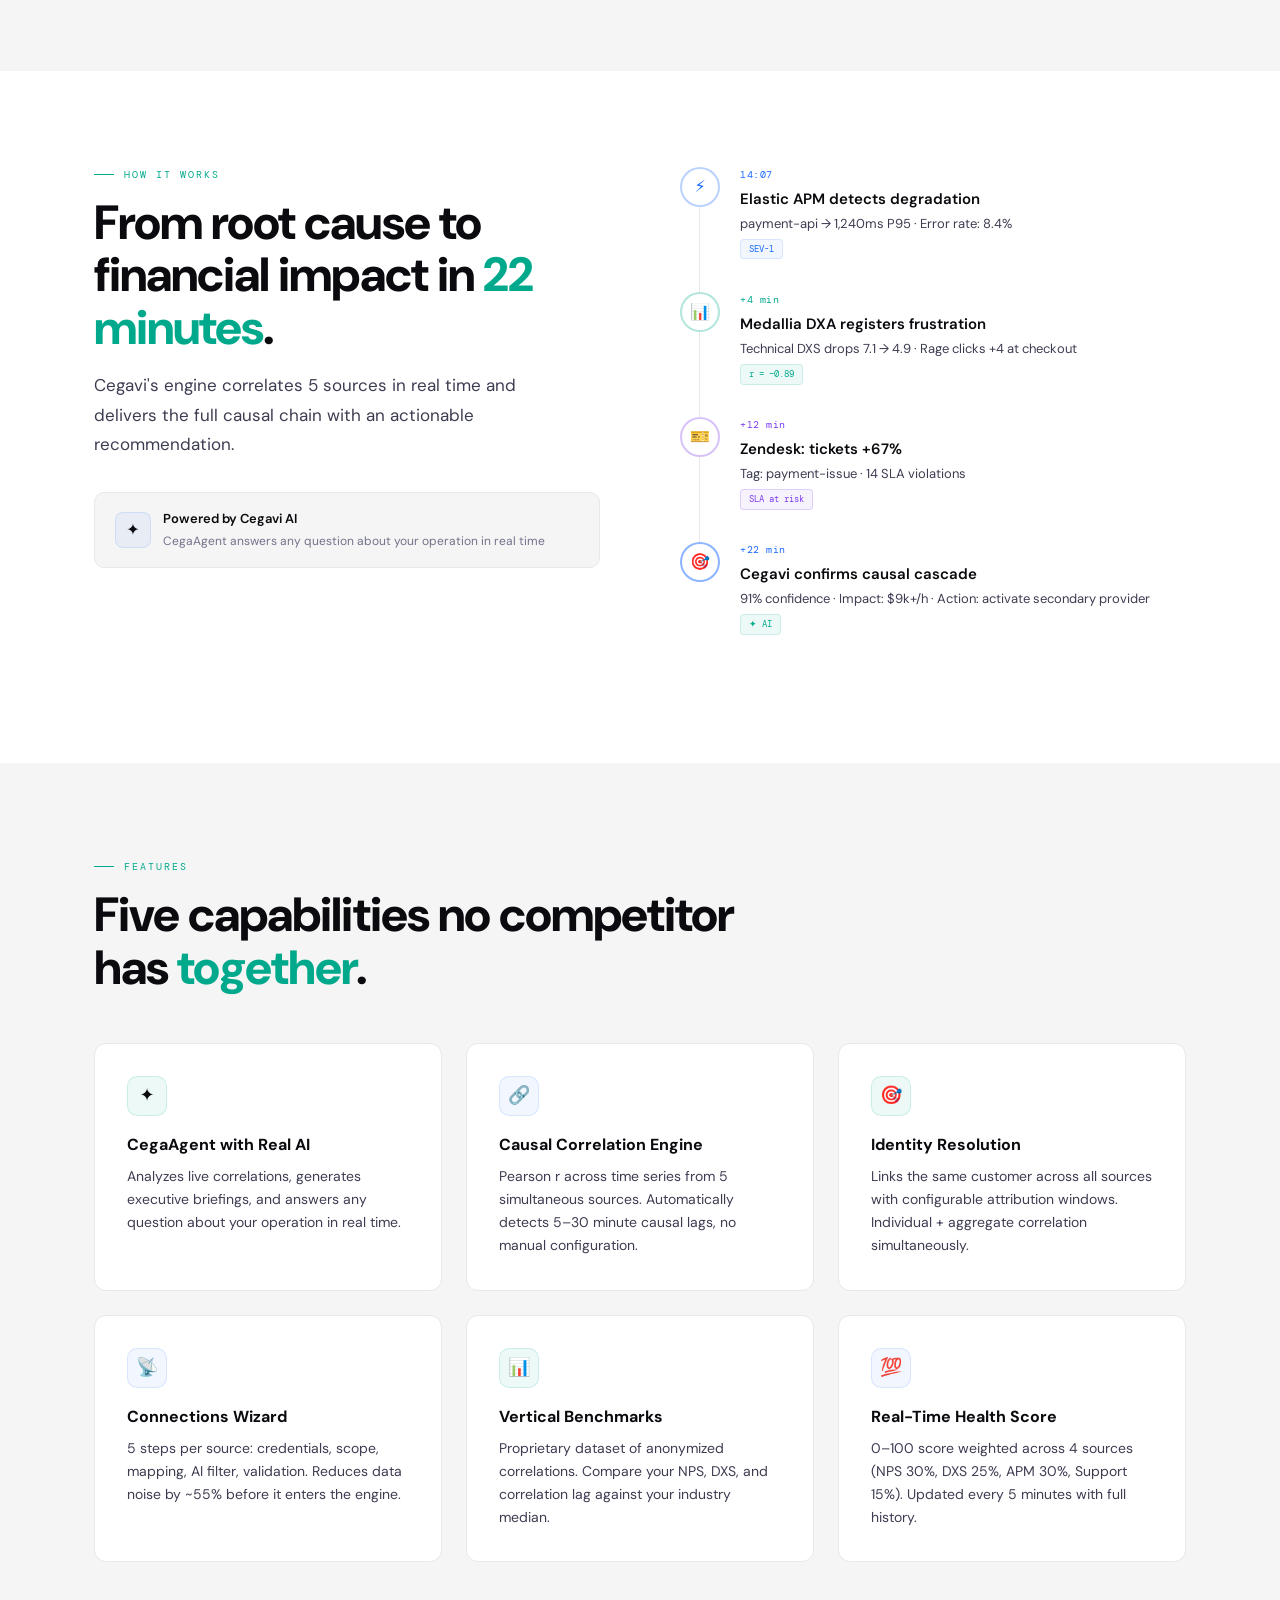
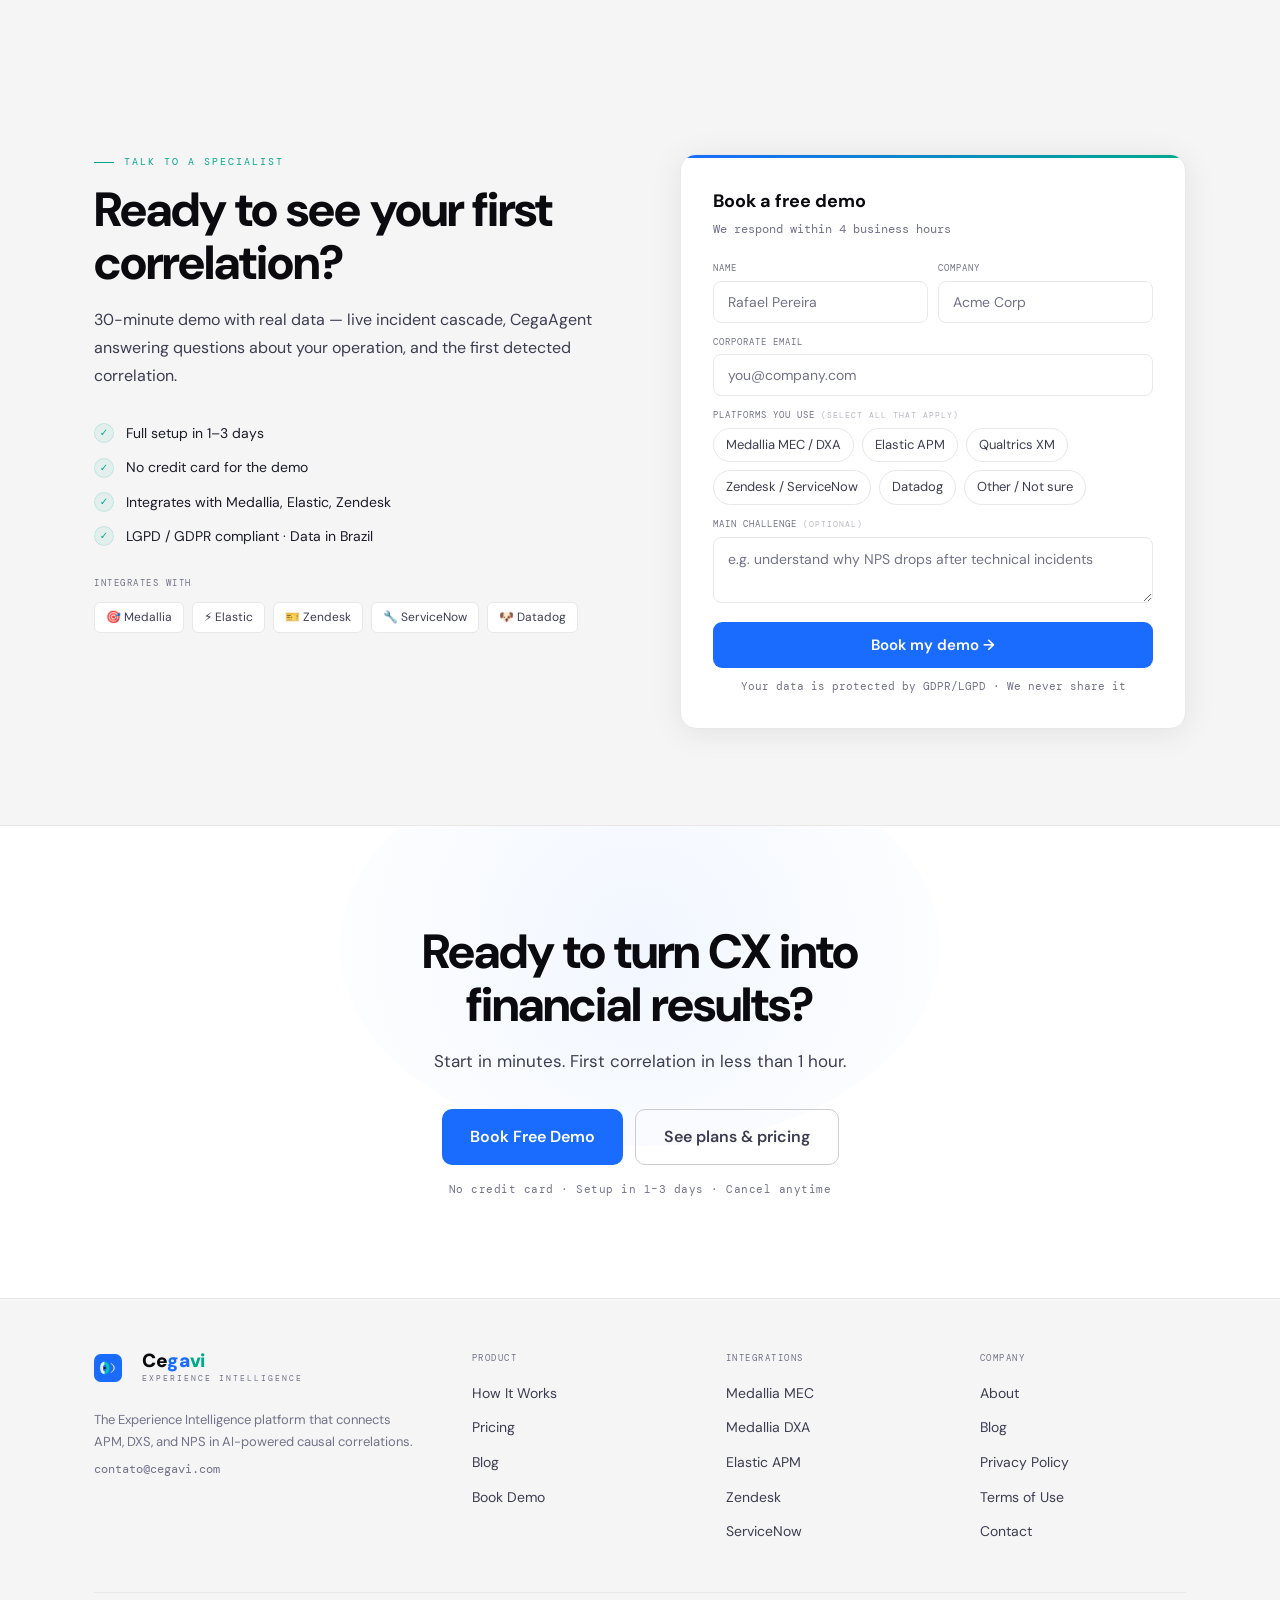
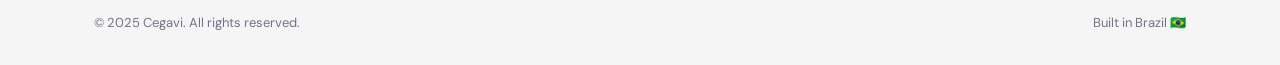
==== commit 2f8f6661: "auto: update via Claude Code" ====
--- a/en/index.html
+++ b/en/index.html
@@ -328,12 +328,12 @@
           <div class="form-field">
             <label class="form-label">Platforms you use <span style="opacity:.5;font-size:8px">(select all that apply)</span></label>
             <div class="check-group">
-              <label class="check-item"><input type="checkbox" name="lf-platform" value="Medallia MEC / DXA"><span class="check-box"></span>Medallia MEC / DXA</label>
-              <label class="check-item"><input type="checkbox" name="lf-platform" value="Elastic APM"><span class="check-box"></span>Elastic APM</label>
-              <label class="check-item"><input type="checkbox" name="lf-platform" value="Qualtrics XM"><span class="check-box"></span>Qualtrics XM</label>
-              <label class="check-item"><input type="checkbox" name="lf-platform" value="Zendesk / ServiceNow"><span class="check-box"></span>Zendesk / ServiceNow</label>
-              <label class="check-item"><input type="checkbox" name="lf-platform" value="Datadog"><span class="check-box"></span>Datadog</label>
-              <label class="check-item"><input type="checkbox" name="lf-platform" value="Other / Not sure"><span class="check-box"></span>Other / Not sure</label>
+              <label class="check-item"><input type="checkbox" name="lf-platform" value="Medallia MEC / DXA">Medallia MEC / DXA</label>
+              <label class="check-item"><input type="checkbox" name="lf-platform" value="Elastic APM">Elastic APM</label>
+              <label class="check-item"><input type="checkbox" name="lf-platform" value="Qualtrics XM">Qualtrics XM</label>
+              <label class="check-item"><input type="checkbox" name="lf-platform" value="Zendesk / ServiceNow">Zendesk / ServiceNow</label>
+              <label class="check-item"><input type="checkbox" name="lf-platform" value="Datadog">Datadog</label>
+              <label class="check-item"><input type="checkbox" name="lf-platform" value="Other / Not sure">Other / Not sure</label>
             </div>
           </div>
           <div class="form-field">
--- a/assets/css/main.css
+++ b/assets/css/main.css
@@ -384,44 +384,35 @@
 
 /* ── CHECKBOX GROUP (platforms) ── */
 .check-group {
-  display: grid;
-  grid-template-columns: 1fr 1fr;
-  gap: 7px;
-  margin-top: 2px;
+  display: flex;
+  flex-wrap: wrap;
+  gap: 8px;
+  margin-top: 4px;
 }
 .check-item {
-  display: flex;
-  align-items: center;
-  gap: 8px;
-  padding: 8px 10px;
-  border: 1px solid var(--bd);
-  border-radius: 8px;
+  display: inline-flex;
+  align-items: center;
+  gap: 6px;
+  padding: 6px 12px;
+  border: 1.5px solid var(--bd);
+  border-radius: 20px;
   cursor: pointer;
-  transition: border-color .13s, background .13s;
+  transition: border-color .13s, background .13s, color .13s;
   font-size: 13px;
   color: var(--ink3);
+  background: var(--white);
   user-select: none;
-}
-.check-item:hover { border-color: var(--blue); background: var(--blue4); color: var(--ink); }
+  white-space: nowrap;
+}
+.check-item:hover {
+  border-color: var(--blue);
+  color: var(--blue);
+}
 .check-item input[type="checkbox"] { display: none; }
-.check-item .check-box {
-  width: 15px; height: 15px;
-  border: 1.5px solid var(--bd2);
-  border-radius: 4px;
-  flex-shrink: 0;
-  display: flex; align-items: center; justify-content: center;
-  transition: all .13s;
-  font-size: 10px; color: #fff;
-}
-.check-item input:checked ~ .check-box {
-  background: var(--blue);
-  border-color: var(--blue);
-}
-.check-item input:checked ~ .check-box::after { content: '✓'; }
 .check-item:has(input:checked) {
   border-color: var(--blue);
-  background: var(--blue4);
-  color: var(--ink);
+  background: var(--blue);
+  color: #fff;
 }
 
 /* ── FOOTER ── */
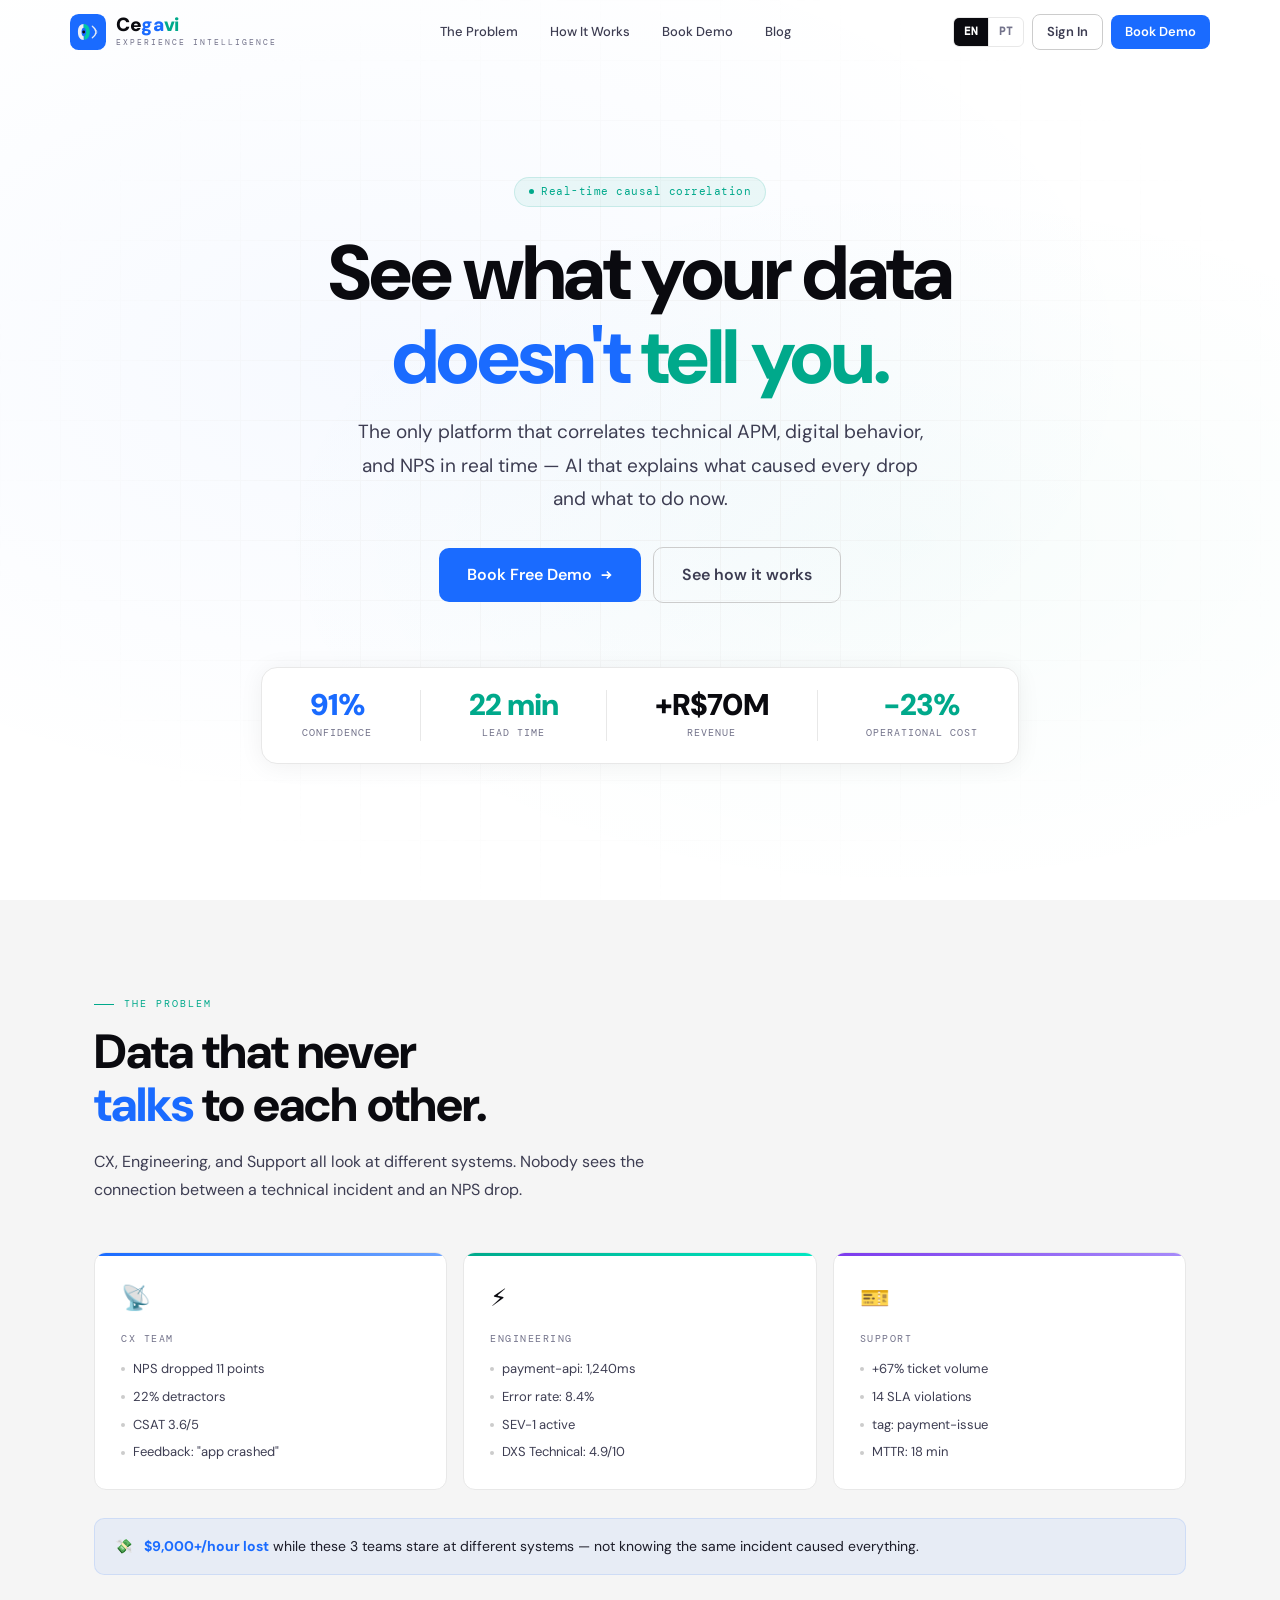
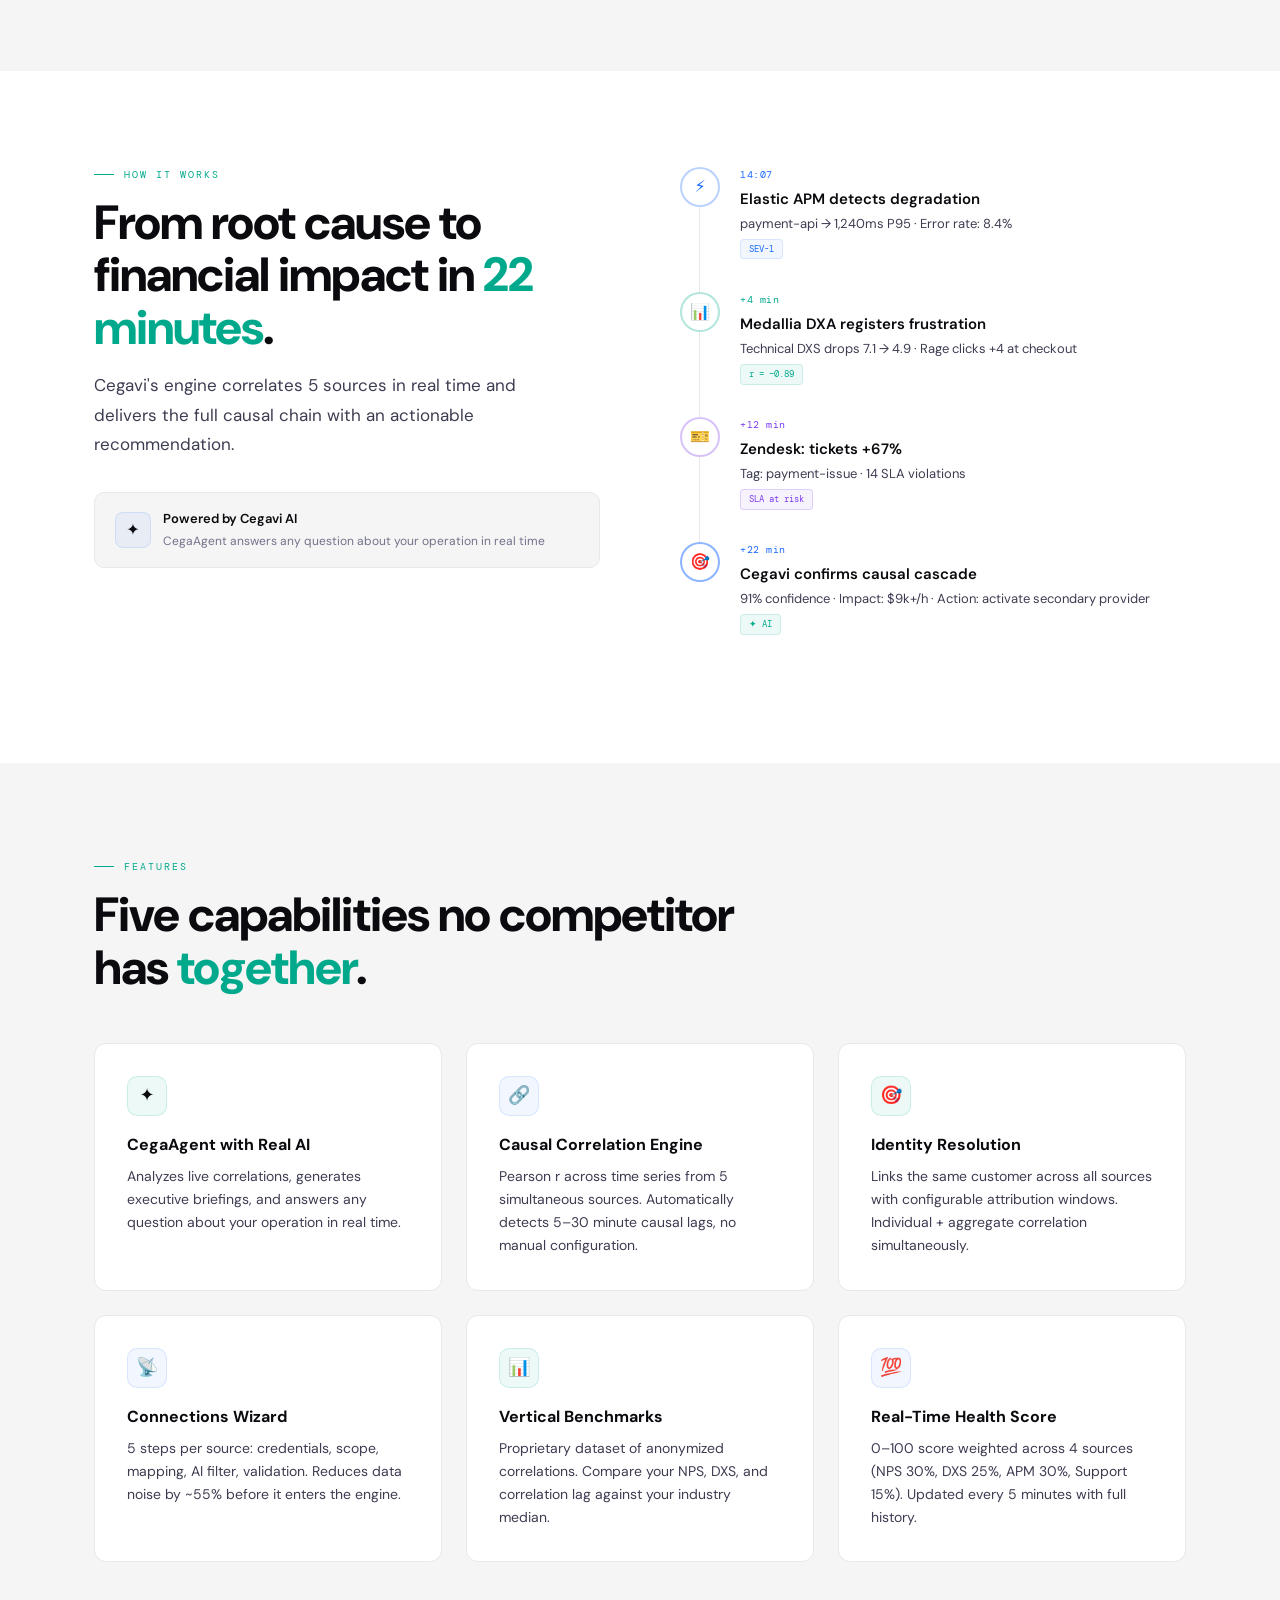
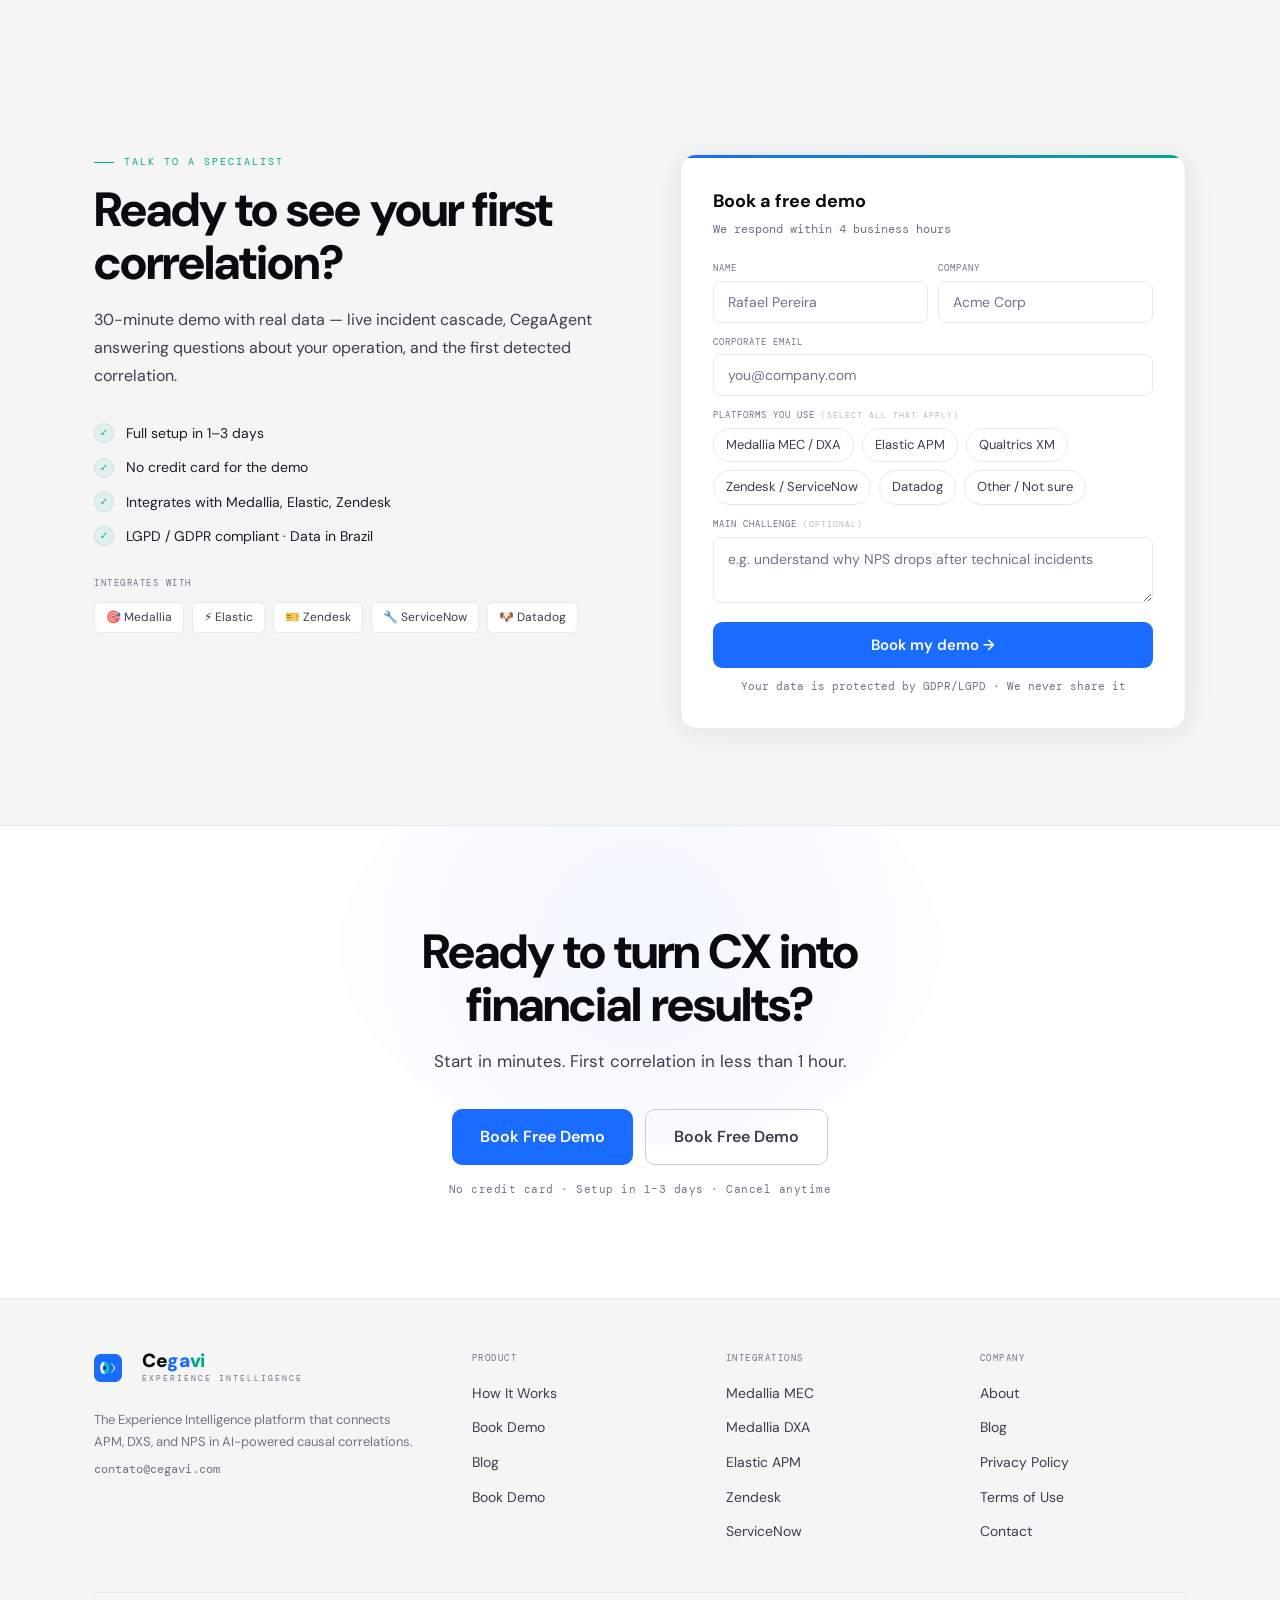
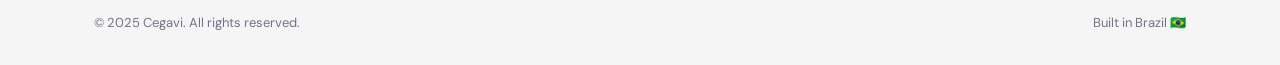
==== commit 40e5d752: "auto: update via Claude Code" ====
--- a/en/index.html
+++ b/en/index.html
@@ -114,7 +114,7 @@
     <nav class="nav-links">
       <a href="#problem">The Problem</a>
       <a href="#how-it-works">How It Works</a>
-      <a href="/en/pricing.html">Pricing</a>
+      <a href="/en/#demo">Book Demo</a>
       <a href="/en/blog/">Blog</a>
     </nav>
     <div class="nav-right">
@@ -362,7 +362,7 @@
     <p class="mb-6" style="font-size:17px">Start in minutes. First correlation in less than 1 hour.</p>
     <div style="display:flex;justify-content:center;gap:12px;flex-wrap:wrap;margin-bottom:16px">
       <a class="btn btn-primary btn-lg" href="#demo">Book Free Demo</a>
-      <a class="btn btn-ghost btn-lg" href="/en/pricing.html">See plans & pricing</a>
+      <a class="btn btn-ghost btn-lg" href="/en/#demo">Book Free Demo</a>
     </div>
     <div style="font-family:var(--fm);font-size:11px;color:var(--ink4);letter-spacing:.5px">No credit card · Setup in 1–3 days · Cancel anytime</div>
   </div>
@@ -384,7 +384,7 @@
         <div class="footer-col-title">Product</div>
         <ul class="footer-links">
           <li><a href="#how-it-works">How It Works</a></li>
-          <li><a href="/en/pricing.html">Pricing</a></li>
+          <li><a href="/en/#demo">Book Demo</a></li>
           <li><a href="/en/blog/">Blog</a></li>
           <li><a href="#demo">Book Demo</a></li>
         </ul>
--- a/assets/css/main.css
+++ b/assets/css/main.css
@@ -553,15 +553,73 @@
 .mb-6 { margin-bottom: var(--s6); }
 .mb-8 { margin-bottom: var(--s8); }
 
+/* ── HAMBURGER ── */
+.nav-toggle {
+  display: none;
+  flex-direction: column;
+  justify-content: center;
+  gap: 5px;
+  width: 36px; height: 36px;
+  background: none; border: none;
+  cursor: pointer; padding: 4px;
+  border-radius: 8px;
+  transition: background .13s;
+}
+.nav-toggle:hover { background: var(--gray1); }
+.nav-toggle span {
+  display: block; height: 2px; width: 22px;
+  background: var(--ink); border-radius: 2px;
+  transition: all .22s;
+}
+/* Animated to X when open */
+.nav-toggle.open span:nth-child(1) { transform: translateY(7px) rotate(45deg); }
+.nav-toggle.open span:nth-child(2) { opacity: 0; transform: scaleX(0); }
+.nav-toggle.open span:nth-child(3) { transform: translateY(-7px) rotate(-45deg); }
+
+/* ── MOBILE NAV OVERLAY ── */
+.mobile-nav {
+  display: none;
+  position: fixed;
+  top: 64px; left: 0; right: 0;
+  background: rgba(255,255,255,.98);
+  backdrop-filter: blur(16px);
+  border-bottom: 1px solid var(--bd);
+  box-shadow: 0 8px 32px rgba(10,10,15,.08);
+  z-index: 99;
+  padding: var(--s5) var(--s6);
+  flex-direction: column;
+  gap: var(--s3);
+}
+.mobile-nav.open { display: flex; }
+.mobile-nav a {
+  font-size: 16px; font-weight: 500;
+  color: var(--ink3); text-decoration: none;
+  padding: 12px 0;
+  border-bottom: 1px solid var(--bd);
+  transition: color .13s;
+}
+.mobile-nav a:last-child { border-bottom: none; }
+.mobile-nav a:hover, .mobile-nav a.active { color: var(--blue); }
+.mobile-nav .mobile-nav-cta {
+  margin-top: var(--s3);
+  display: flex; gap: var(--s2);
+}
+
 /* ── RESPONSIVE ── */
 @media (max-width: 960px) {
   .nav-links { display: none; }
+  .nav-toggle { display: flex; }
+  .nav-right .btn-ghost { display: none; }
   .footer-grid { grid-template-columns: 1fr 1fr; gap: var(--s6); }
   .blog-grid { grid-template-columns: 1fr 1fr; }
 }
 @media (max-width: 640px) {
   :root { --s9: 64px; }
   .grid-2, .grid-3, .footer-grid, .blog-grid { grid-template-columns: 1fr; }
-  .hero-kpis { gap: var(--s5); padding: 20px 24px; }
+  .hero-kpis { gap: var(--s5); padding: 20px 24px; flex-wrap: wrap; }
   .btn-lg { padding: 12px 22px; font-size: 15px; }
-}
+  .hero-kpis .kpi-sep { display: none; }
+  .container { padding: 0 var(--s4); }
+  .section { padding: var(--s8) var(--s4); }
+  h1 { font-size: clamp(32px, 8vw, 56px); }
+}
